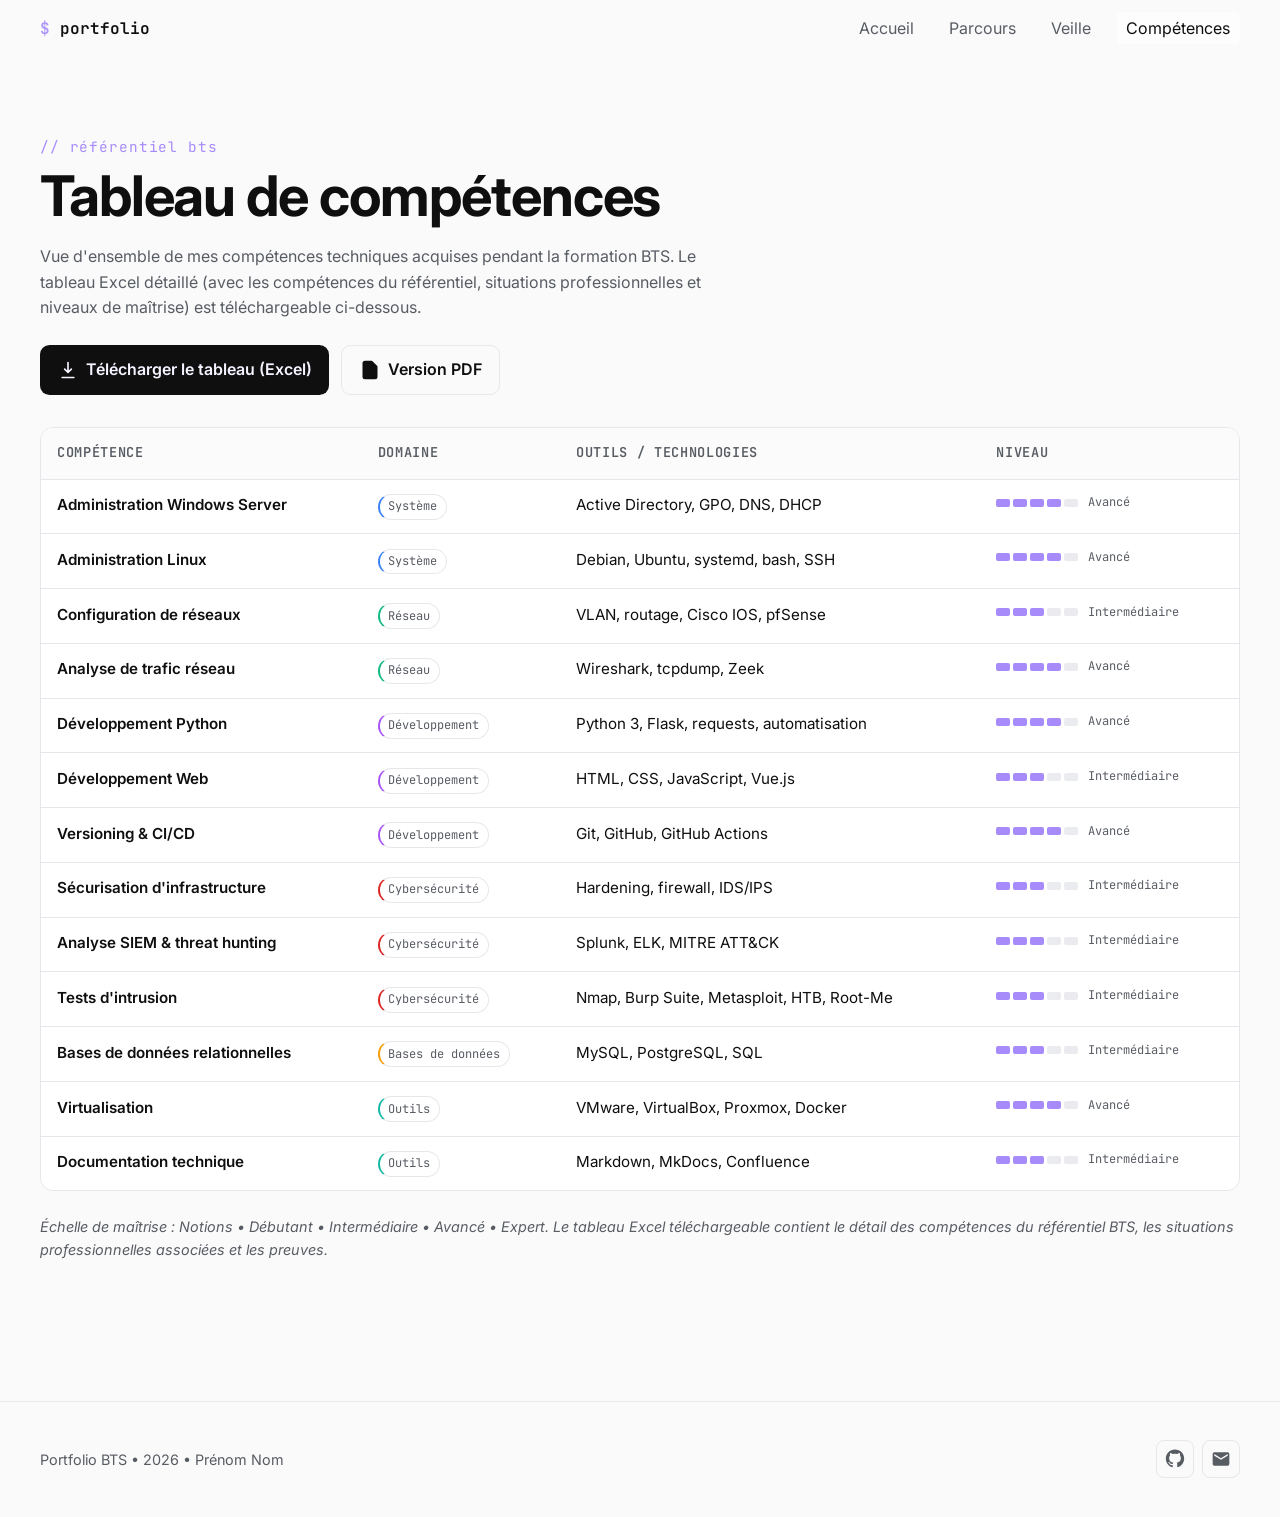
==== competences.html @ cbd456f0 "Add files via upload" ====
<!DOCTYPE html>
<html lang="fr">
<head>
  <meta charset="utf-8">
  <meta name="viewport" content="width=device-width, initial-scale=1">
  <title>Compétences – Portfolio BTS</title>
  <meta name="description" content="Tableau de compétences du BTS : systèmes, réseaux, développement, cybersécurité, bases de données.">
  <link href="https://fonts.googleapis.com/css2?family=Inter:wght@300;400;600;700&family=JetBrains+Mono:wght@400;600;700&display=swap" rel="stylesheet">
  <link rel="stylesheet" href="assets/css/style.css">
</head>
<body>
  <header class="site-header">
    <div class="container header-inner">
      <a class="brand" href="index.html">portfolio</a>
      <nav class="nav" aria-label="Navigation principale">
        <button class="nav-toggle" aria-expanded="false" aria-controls="nav-list" aria-label="Menu">☰</button>
        <ul id="nav-list" class="nav-list">
          <li><a href="index.html">Accueil</a></li>
          <li><a href="parcours.html">Parcours</a></li>
          <li><a href="veille.html">Veille</a></li>
          <li><a class="active" href="competences.html">Compétences</a></li>
        </ul>
      </nav>
    </div>
  </header>

  <main>
    <section class="section">
      <div class="container">
        <p class="kicker reveal">// référentiel BTS</p>
        <h1 class="hero-title reveal" style="font-size:clamp(1.8rem,1.6rem+1.5vw,2.6rem);">Tableau de compétences</h1>
        <p class="veille-intro reveal delay-1">
          Vue d'ensemble de mes compétences techniques acquises pendant la formation BTS.
          Le tableau Excel détaillé (avec les compétences du référentiel, situations professionnelles
          et niveaux de maîtrise) est téléchargeable ci-dessous.
        </p>

        <div class="competences-actions reveal delay-2">
          <a class="button" href="assets/files/tableau-competences.xlsx" download>
            <svg class="icon" viewBox="0 0 24 24" aria-hidden="true">
              <path d="M12 3v12m0 0l-4-4m4 4l4-4M5 21h14" stroke="currentColor" stroke-width="2" fill="none" stroke-linecap="round" stroke-linejoin="round"/>
            </svg>
            Télécharger le tableau (Excel)
          </a>
          <a class="button-outline" href="assets/files/tableau-competences.pdf" download>
            <svg class="icon" viewBox="0 0 24 24" aria-hidden="true">
              <path d="M14 2H6a2 2 0 0 0-2 2v16a2 2 0 0 0 2 2h12a2 2 0 0 0 2-2V8l-6-6z" stroke="currentColor" stroke-width="2" fill="none" stroke-linejoin="round"/>
            </svg>
            Version PDF
          </a>
        </div>

        <div class="skills-table-wrap reveal">
          <table class="skills-table" aria-label="Tableau de compétences">
            <thead>
              <tr>
                <th>Compétence</th>
                <th>Domaine</th>
                <th>Outils / technologies</th>
                <th>Niveau</th>
              </tr>
            </thead>
            <tbody>

              <tr>
                <td class="skill-name">Administration Windows Server</td>
                <td><span class="skill-cat systeme">Système</span></td>
                <td>Active Directory, GPO, DNS, DHCP</td>
                <td>
                  <div class="level-bar">
                    <span class="level-dots">
                      <span class="level-dot filled"></span><span class="level-dot filled"></span>
                      <span class="level-dot filled"></span><span class="level-dot filled"></span>
                      <span class="level-dot"></span>
                    </span>
                    <span class="level-text">Avancé</span>
                  </div>
                </td>
              </tr>

              <tr>
                <td class="skill-name">Administration Linux</td>
                <td><span class="skill-cat systeme">Système</span></td>
                <td>Debian, Ubuntu, systemd, bash, SSH</td>
                <td>
                  <div class="level-bar">
                    <span class="level-dots">
                      <span class="level-dot filled"></span><span class="level-dot filled"></span>
                      <span class="level-dot filled"></span><span class="level-dot filled"></span>
                      <span class="level-dot"></span>
                    </span>
                    <span class="level-text">Avancé</span>
                  </div>
                </td>
              </tr>

              <tr>
                <td class="skill-name">Configuration de réseaux</td>
                <td><span class="skill-cat reseau">Réseau</span></td>
                <td>VLAN, routage, Cisco IOS, pfSense</td>
                <td>
                  <div class="level-bar">
                    <span class="level-dots">
                      <span class="level-dot filled"></span><span class="level-dot filled"></span>
                      <span class="level-dot filled"></span><span class="level-dot"></span>
                      <span class="level-dot"></span>
                    </span>
                    <span class="level-text">Intermédiaire</span>
                  </div>
                </td>
              </tr>

              <tr>
                <td class="skill-name">Analyse de trafic réseau</td>
                <td><span class="skill-cat reseau">Réseau</span></td>
                <td>Wireshark, tcpdump, Zeek</td>
                <td>
                  <div class="level-bar">
                    <span class="level-dots">
                      <span class="level-dot filled"></span><span class="level-dot filled"></span>
                      <span class="level-dot filled"></span><span class="level-dot filled"></span>
                      <span class="level-dot"></span>
                    </span>
                    <span class="level-text">Avancé</span>
                  </div>
                </td>
              </tr>

              <tr>
                <td class="skill-name">Développement Python</td>
                <td><span class="skill-cat dev">Développement</span></td>
                <td>Python 3, Flask, requests, automatisation</td>
                <td>
                  <div class="level-bar">
                    <span class="level-dots">
                      <span class="level-dot filled"></span><span class="level-dot filled"></span>
                      <span class="level-dot filled"></span><span class="level-dot filled"></span>
                      <span class="level-dot"></span>
                    </span>
                    <span class="level-text">Avancé</span>
                  </div>
                </td>
              </tr>

              <tr>
                <td class="skill-name">Développement Web</td>
                <td><span class="skill-cat dev">Développement</span></td>
                <td>HTML, CSS, JavaScript, Vue.js</td>
                <td>
                  <div class="level-bar">
                    <span class="level-dots">
                      <span class="level-dot filled"></span><span class="level-dot filled"></span>
                      <span class="level-dot filled"></span><span class="level-dot"></span>
                      <span class="level-dot"></span>
                    </span>
                    <span class="level-text">Intermédiaire</span>
                  </div>
                </td>
              </tr>

              <tr>
                <td class="skill-name">Versioning &amp; CI/CD</td>
                <td><span class="skill-cat dev">Développement</span></td>
                <td>Git, GitHub, GitHub Actions</td>
                <td>
                  <div class="level-bar">
                    <span class="level-dots">
                      <span class="level-dot filled"></span><span class="level-dot filled"></span>
                      <span class="level-dot filled"></span><span class="level-dot filled"></span>
                      <span class="level-dot"></span>
                    </span>
                    <span class="level-text">Avancé</span>
                  </div>
                </td>
              </tr>

              <tr>
                <td class="skill-name">Sécurisation d'infrastructure</td>
                <td><span class="skill-cat secu">Cybersécurité</span></td>
                <td>Hardening, firewall, IDS/IPS</td>
                <td>
                  <div class="level-bar">
                    <span class="level-dots">
                      <span class="level-dot filled"></span><span class="level-dot filled"></span>
                      <span class="level-dot filled"></span><span class="level-dot"></span>
                      <span class="level-dot"></span>
                    </span>
                    <span class="level-text">Intermédiaire</span>
                  </div>
                </td>
              </tr>

              <tr>
                <td class="skill-name">Analyse SIEM &amp; threat hunting</td>
                <td><span class="skill-cat secu">Cybersécurité</span></td>
                <td>Splunk, ELK, MITRE ATT&amp;CK</td>
                <td>
                  <div class="level-bar">
                    <span class="level-dots">
                      <span class="level-dot filled"></span><span class="level-dot filled"></span>
                      <span class="level-dot filled"></span><span class="level-dot"></span>
                      <span class="level-dot"></span>
                    </span>
                    <span class="level-text">Intermédiaire</span>
                  </div>
                </td>
              </tr>

              <tr>
                <td class="skill-name">Tests d'intrusion</td>
                <td><span class="skill-cat secu">Cybersécurité</span></td>
                <td>Nmap, Burp Suite, Metasploit, HTB, Root-Me</td>
                <td>
                  <div class="level-bar">
                    <span class="level-dots">
                      <span class="level-dot filled"></span><span class="level-dot filled"></span>
                      <span class="level-dot filled"></span><span class="level-dot"></span>
                      <span class="level-dot"></span>
                    </span>
                    <span class="level-text">Intermédiaire</span>
                  </div>
                </td>
              </tr>

              <tr>
                <td class="skill-name">Bases de données relationnelles</td>
                <td><span class="skill-cat bdd">Bases de données</span></td>
                <td>MySQL, PostgreSQL, SQL</td>
                <td>
                  <div class="level-bar">
                    <span class="level-dots">
                      <span class="level-dot filled"></span><span class="level-dot filled"></span>
                      <span class="level-dot filled"></span><span class="level-dot"></span>
                      <span class="level-dot"></span>
                    </span>
                    <span class="level-text">Intermédiaire</span>
                  </div>
                </td>
              </tr>

              <tr>
                <td class="skill-name">Virtualisation</td>
                <td><span class="skill-cat outil">Outils</span></td>
                <td>VMware, VirtualBox, Proxmox, Docker</td>
                <td>
                  <div class="level-bar">
                    <span class="level-dots">
                      <span class="level-dot filled"></span><span class="level-dot filled"></span>
                      <span class="level-dot filled"></span><span class="level-dot filled"></span>
                      <span class="level-dot"></span>
                    </span>
                    <span class="level-text">Avancé</span>
                  </div>
                </td>
              </tr>

              <tr>
                <td class="skill-name">Documentation technique</td>
                <td><span class="skill-cat outil">Outils</span></td>
                <td>Markdown, MkDocs, Confluence</td>
                <td>
                  <div class="level-bar">
                    <span class="level-dots">
                      <span class="level-dot filled"></span><span class="level-dot filled"></span>
                      <span class="level-dot filled"></span><span class="level-dot"></span>
                      <span class="level-dot"></span>
                    </span>
                    <span class="level-text">Intermédiaire</span>
                  </div>
                </td>
              </tr>

            </tbody>
          </table>
        </div>

        <p style="margin-top:1.5rem; color:var(--muted); font-size:.9rem;">
          <em>Échelle de maîtrise : Notions • Débutant • Intermédiaire • Avancé • Expert.
          Le tableau Excel téléchargeable contient le détail des compétences du référentiel BTS,
          les situations professionnelles associées et les preuves.</em>
        </p>
      </div>
    </section>
  </main>

  <footer class="site-footer">
    <div class="container footer-inner">
      <p>Portfolio BTS • <span id="year"></span> • Prénom Nom</p>
      <ul class="footer-social" aria-label="Liens">
        <li>
          <a class="social-link" href="https://github.com/" target="_blank" rel="noopener noreferrer" aria-label="GitHub">
            <svg viewBox="0 0 24 24" class="icon" aria-hidden="true"><path d="M12 .5C5.73.5.99 5.24.99 11.52c0 4.86 3.16 8.98 7.55 10.43.55.1.76-.24.76-.54 0-.27-.01-1.17-.02-2.12-3.07.67-3.72-1.31-3.72-1.31-.5-1.26-1.23-1.6-1.23-1.6-.99-.68.08-.66.08-.66 1.1.08 1.68 1.13 1.68 1.13.98 1.68 2.58 1.19 3.21.9.1-.71.38-1.19.69-1.46-2.45-.28-5.02-1.22-5.02-5.43 0-1.2.43-2.18 1.13-2.95-.11-.28-.49-1.41.11-2.94 0 0 .92-.3 3.02 1.13a10.5 10.5 0 0 1 5.5 0c2.1-1.43 3.02-1.13 3.02-1.13.6 1.53.22 2.66.11 2.94.7.77 1.13 1.75 1.13 2.95 0 4.22-2.58 5.15-5.03 5.42.39.33.73.98.73 1.98 0 1.43-.01 2.58-.01 2.94 0 .3.2.64.77.53 4.38-1.45 7.54-5.56 7.54-10.42C23 5.24 18.27.5 12 .5Z"/></svg>
          </a>
        </li>
        <li>
          <a class="social-link" href="mailto:contact@example.com" aria-label="Email">
            <svg viewBox="0 0 24 24" class="icon" aria-hidden="true"><path d="M20 4H4a2 2 0 0 0-2 2v12a2 2 0 0 0 2 2h16a2 2 0 0 0 2-2V6a2 2 0 0 0-2-2Zm0 4-8 5L4 8V6l8 5 8-5v2Z"/></svg>
          </a>
        </li>
      </ul>
    </div>
  </footer>

  <script src="assets/js/main.js" defer></script>
</body>
</html>
---- assets/css/style.css ----
:root {
  --bg: #0f0f10;
  --surface: #171719;
  --surface-hover: #1e1e1e;
  --text: #e7e7e9;
  --muted: #a1a1aa;
  --border: #202025;
  --accent: #a855f7;
  --accent-contrast: #0a0a0b;
  color-scheme: dark light;
}

@media (prefers-color-scheme: light) {
  :root {
    --bg: #fafafa;
    --surface: #ffffff;
    --surface-hover: #f5f5f5;
    --text: #0f0f10;
    --muted: #585c63;
    --border: #e6e7eb;
    --accent: #a78bfa;
    --accent-contrast: #f5f3ff;
  }
}

* { box-sizing: border-box; }
html:focus-within { scroll-behavior: smooth; }

body {
  margin: 0;
  font-family: Inter, ui-sans-serif, system-ui, -apple-system, "Segoe UI", Roboto, sans-serif;
  line-height: 1.6;
  background: var(--bg);
  color: var(--text);
  -webkit-font-smoothing: antialiased;
}

img, svg { display: block; max-width: 100%; }

.container { width: min(1200px, 100% - 2rem); margin-inline: auto; }
.container.narrow { width: min(900px, 100% - 2rem); margin-inline: auto; }

.section { padding-block: clamp(2.5rem, 6vw, 5rem); }
.section-title { font-size: clamp(1.4rem, 1.2rem + 1vw, 2rem); margin: 0 0 1.5rem; }

/* Header */
.site-header {
  position: sticky;
  top: 0;
  z-index: 50;
  backdrop-filter: saturate(140%) blur(8px);
  background: color-mix(in oklab, var(--bg) 80%, transparent);
  border-bottom: 1px solid transparent;
  transition: border-bottom-color .2s ease;
}
.site-header.is-scrolled { border-bottom-color: var(--border); }
.header-inner {
  display: flex; align-items: center; justify-content: space-between; padding-block: 1rem;
}
.brand {
  color: var(--text); text-decoration: none; font-weight: 600;
  font-family: "JetBrains Mono", ui-monospace, monospace;
}
.brand::before { content: "$ "; color: var(--accent); opacity: .9; }

.nav-list { display: flex; gap: 1rem; list-style: none; padding: 0; margin: 0; }
.nav-list a { color: var(--muted); text-decoration: none; padding: .4rem .6rem; border-radius: .4rem; }
.nav-list a:hover, .nav-list a.active { color: var(--text); background: color-mix(in oklab, var(--surface) 70%, transparent); }
.nav-toggle { display: none; background: transparent; border: 1px solid var(--border); color: var(--text); padding: .4rem .6rem; border-radius: .4rem; cursor: pointer; }

@media (max-width: 720px) {
  .nav-toggle { display: inline-flex; align-items: center; justify-content: center; }
  .nav-list { position: absolute; right: 1rem; top: calc(100% + .5rem); background: var(--surface); border: 1px solid var(--border); border-radius: .6rem; padding: .5rem; display: none; flex-direction: column; min-width: 200px; }
  .nav-list.open { display: flex; }
}

/* Hero */
.hero { padding-block: clamp(3rem, 10vw, 7rem) clamp(2rem, 6vw, 4rem); position: relative; }
.hero-title { font-size: clamp(2rem, 2rem + 2vw, 3.5rem); line-height: 1.1; margin: 0 0 1rem; letter-spacing: -0.02em; }
.hero-subtitle { color: var(--muted); margin: 0 0 1.5rem; max-width: 60ch; font-size: 1.05rem; }
.hero-cta { display: flex; gap: 1rem; flex-wrap: wrap; }
.kicker {
  font-family: "JetBrains Mono", monospace;
  color: var(--accent); text-transform: lowercase; letter-spacing: .06em;
  margin: 0 0 .5rem; font-size: .9rem;
}

.button {
  background: var(--text); color: var(--accent-contrast); border: none;
  padding: .75rem 1.1rem; border-radius: .6rem; font-weight: 600;
  text-decoration: none; transition: transform .2s ease, background .2s ease;
  display: inline-flex; align-items: center; gap: .5rem;
}
.button:hover { transform: translateY(-1px); background: color-mix(in oklab, var(--text) 90%, var(--accent)); }
.button-outline {
  background: transparent; color: var(--text);
  border: 1px solid var(--border); padding: .7rem 1.1rem; border-radius: .6rem;
  font-weight: 600; text-decoration: none; display: inline-flex; align-items: center; gap: .5rem;
  transition: border-color .2s ease, background .2s ease;
}
.button-outline:hover { border-color: var(--accent); background: var(--surface-hover); }

/* About summary cards */
.summary-grid {
  display: grid; grid-template-columns: repeat(3, minmax(0,1fr)); gap: 1rem; margin-top: 1.5rem;
}
@media (max-width: 900px) { .summary-grid { grid-template-columns: 1fr; } }
.summary-card {
  background: var(--surface); border: 1px solid var(--border);
  border-radius: .8rem; padding: 1.2rem;
  transition: border-color .2s ease, transform .2s ease;
}
.summary-card:hover { border-color: color-mix(in oklab, var(--border), var(--accent)); transform: translateY(-2px); }
.summary-card h3 { margin: 0 0 .5rem; font-size: 1.05rem; }
.summary-card p { margin: 0; color: var(--muted); font-size: .95rem; }
.summary-card .icon-emoji { font-size: 1.5rem; margin-bottom: .5rem; display: block; }

/* Footer */
.site-footer { padding-block: 2rem; border-top: 1px solid var(--border); color: var(--muted); font-size: .9rem; margin-top: 3rem; }
.footer-inner { display: flex; align-items: center; justify-content: space-between; gap: 1rem; flex-wrap: wrap; }
.footer-social { list-style: none; display: flex; gap: .5rem; margin: 0; padding: 0; }
.social-link {
  width: 38px; height: 38px; display: inline-flex; align-items: center; justify-content: center;
  border: 1px solid var(--border); border-radius: .5rem; color: var(--muted);
  text-decoration: none; transition: border-color .2s ease, color .2s ease, transform .2s ease;
}
.social-link:hover { color: var(--text); border-color: var(--accent); transform: translateY(-1.5px); }
.icon { width: 20px; height: 20px; }
.icon path { fill: currentColor; }

/* === VEILLE PAGE === */
.veille-intro { color: var(--muted); max-width: 70ch; margin: 0 0 1rem; }

.filters { display: flex; gap: .5rem; flex-wrap: wrap; margin: 1.5rem 0; }
.filter-btn {
  background: transparent; color: var(--muted); border: 1px solid var(--border);
  padding: .4rem .9rem; border-radius: 999px; font-size: .85rem; cursor: pointer;
  font-family: "JetBrains Mono", monospace; transition: all .2s ease;
}
.filter-btn:hover { color: var(--text); border-color: var(--accent); }
.filter-btn.active { color: var(--accent-contrast); background: var(--accent); border-color: var(--accent); }

.news-grid { display: grid; grid-template-columns: repeat(2, minmax(0,1fr)); gap: 1.25rem; }
@media (max-width: 900px) { .news-grid { grid-template-columns: 1fr; } }

.news-card {
  background: var(--surface); border: 1px solid var(--border);
  border-radius: .8rem; padding: 1.25rem; display: flex; flex-direction: column;
  transition: border-color .2s ease, transform .2s ease;
}
.news-card:hover { border-color: color-mix(in oklab, var(--border), var(--accent)); transform: translateY(-2px); }
.news-meta { display: flex; gap: .75rem; align-items: center; margin-bottom: .5rem; flex-wrap: wrap; }
.news-date { font-family: "JetBrains Mono", monospace; font-size: .8rem; color: var(--muted); }
.news-tag {
  font-family: "JetBrains Mono", monospace; font-size: .7rem;
  text-transform: uppercase; letter-spacing: .05em;
  padding: .2rem .55rem; border-radius: 999px;
  border: 1px solid var(--border); color: var(--muted);
}
.news-tag.cve { border-left: 2px solid #dc2626; }
.news-tag.malware { border-left: 2px solid #ea580c; }
.news-tag.ransomware { border-left: 2px solid #f59e0b; }
.news-tag.apt { border-left: 2px solid #a855f7; }
.news-tag.outil { border-left: 2px solid #10b981; }
.news-tag.actualite { border-left: 2px solid #3b82f6; }

.news-card h3 { margin: 0 0 .5rem; font-size: 1.1rem; line-height: 1.35; }
.news-card p { margin: 0 0 1rem; color: var(--muted); font-size: .95rem; flex: 1; }
.news-source {
  display: inline-flex; align-items: center; gap: .35rem;
  color: var(--accent); text-decoration: none; font-size: .9rem; font-weight: 600;
  margin-top: auto;
}
.news-source:hover { text-decoration: underline; }

/* === COMPETENCES PAGE === */
.competences-actions { display: flex; gap: .75rem; flex-wrap: wrap; margin: 1.5rem 0 2rem; }

.skills-table-wrap { overflow-x: auto; border: 1px solid var(--border); border-radius: .8rem; background: var(--surface); }
.skills-table { width: 100%; border-collapse: collapse; font-size: .95rem; }
.skills-table thead { background: color-mix(in oklab, var(--bg) 70%, var(--surface)); }
.skills-table th {
  text-align: left; padding: .9rem 1rem; font-weight: 600;
  font-family: "JetBrains Mono", monospace; font-size: .85rem;
  text-transform: uppercase; letter-spacing: .05em; color: var(--muted);
  border-bottom: 1px solid var(--border);
}
.skills-table td { padding: .85rem 1rem; border-bottom: 1px solid var(--border); vertical-align: top; }
.skills-table tbody tr:last-child td { border-bottom: none; }
.skills-table tbody tr:hover { background: color-mix(in oklab, var(--surface-hover) 50%, transparent); }

.skill-name { font-weight: 600; color: var(--text); }
.skill-cat {
  display: inline-block; padding: .15rem .55rem; border-radius: 999px;
  border: 1px solid var(--border); font-family: "JetBrains Mono", monospace;
  font-size: .75rem; color: var(--muted); white-space: nowrap;
}
.skill-cat.systeme { border-left: 2px solid #3b82f6; }
.skill-cat.reseau { border-left: 2px solid #10b981; }
.skill-cat.dev { border-left: 2px solid #a855f7; }
.skill-cat.secu { border-left: 2px solid #dc2626; }
.skill-cat.bdd { border-left: 2px solid #f59e0b; }
.skill-cat.outil { border-left: 2px solid #14b8a6; }

.level-bar { display: flex; align-items: center; gap: .6rem; }
.level-dots { display: inline-flex; gap: 3px; }
.level-dot {
  width: 14px; height: 8px; border-radius: 2px;
  background: color-mix(in oklab, var(--border) 80%, transparent);
}
.level-dot.filled { background: var(--accent); }
.level-text { font-family: "JetBrains Mono", monospace; font-size: .75rem; color: var(--muted); min-width: 60px; }

@media (max-width: 700px) {
  .skills-table th, .skills-table td { padding: .65rem .6rem; font-size: .85rem; }
  .level-text { display: none; }
}

/* === PARCOURS PAGE === */
.timeline {
  position: relative;
  margin: 2rem 0 0;
  padding-left: 2rem;
  border-left: 2px solid var(--border);
}
.timeline-item {
  position: relative;
  padding: 0 0 2rem 1.5rem;
}
.timeline-item:last-child { padding-bottom: 0; }
.timeline-item::before {
  content: "";
  position: absolute;
  left: -2.55rem;
  top: .35rem;
  width: 14px; height: 14px;
  border-radius: 50%;
  background: var(--bg);
  border: 3px solid var(--accent);
  box-shadow: 0 0 0 4px color-mix(in oklab, var(--accent) 18%, transparent);
}
.timeline-item.current::before {
  background: var(--accent);
  animation: pulse 2.4s ease-in-out infinite;
}
@keyframes pulse {
  0%, 100% { box-shadow: 0 0 0 4px color-mix(in oklab, var(--accent) 18%, transparent); }
  50%      { box-shadow: 0 0 0 9px color-mix(in oklab, var(--accent) 8%, transparent); }
}
.timeline-date {
  font-family: "JetBrains Mono", monospace;
  font-size: .8rem;
  color: var(--accent);
  text-transform: uppercase;
  letter-spacing: .05em;
  margin: 0 0 .35rem;
}
.timeline-title { margin: 0 0 .25rem; font-size: 1.15rem; }
.timeline-place { color: var(--muted); font-size: .9rem; margin: 0 0 .65rem; font-style: italic; }
.timeline-desc { margin: 0 0 .65rem; color: var(--text); font-size: .95rem; line-height: 1.6; }
.timeline-tags { display: flex; flex-wrap: wrap; gap: .4rem; list-style: none; padding: 0; margin: .5rem 0 0; }
.timeline-tags li {
  font-family: "JetBrains Mono", monospace;
  font-size: .72rem;
  border: 1px solid var(--border);
  color: var(--muted);
  padding: .2rem .55rem;
  border-radius: 999px;
}

.parcours-tabs {
  display: flex; gap: .5rem; flex-wrap: wrap; margin: 1.5rem 0;
  border-bottom: 1px solid var(--border);
}
.tab-btn {
  background: transparent; color: var(--muted); border: none;
  padding: .65rem 1rem; cursor: pointer;
  font-family: "JetBrains Mono", monospace; font-size: .85rem;
  border-bottom: 2px solid transparent; margin-bottom: -1px;
  transition: color .2s ease, border-color .2s ease;
}
.tab-btn:hover { color: var(--text); }
.tab-btn.active { color: var(--accent); border-bottom-color: var(--accent); }

.tab-panel { display: none; }
.tab-panel.active { display: block; animation: fadeIn .3s ease; }
@keyframes fadeIn { from { opacity: 0; transform: translateY(6px); } to { opacity: 1; transform: none; } }

/* Reveal animations */
.reveal { opacity: 0; transform: translateY(12px); will-change: transform, opacity; }
.reveal.in-view { opacity: 1; transform: translateY(0); transition: transform .6s cubic-bezier(.22,1,.36,1), opacity .6s ease; }
.delay-1 { transition-delay: .08s; }
.delay-2 { transition-delay: .16s; }

@media (prefers-reduced-motion: reduce) {
  html:focus-within { scroll-behavior: auto; }
  .reveal, .reveal.in-view { opacity: 1; transform: none; transition: none; }
}
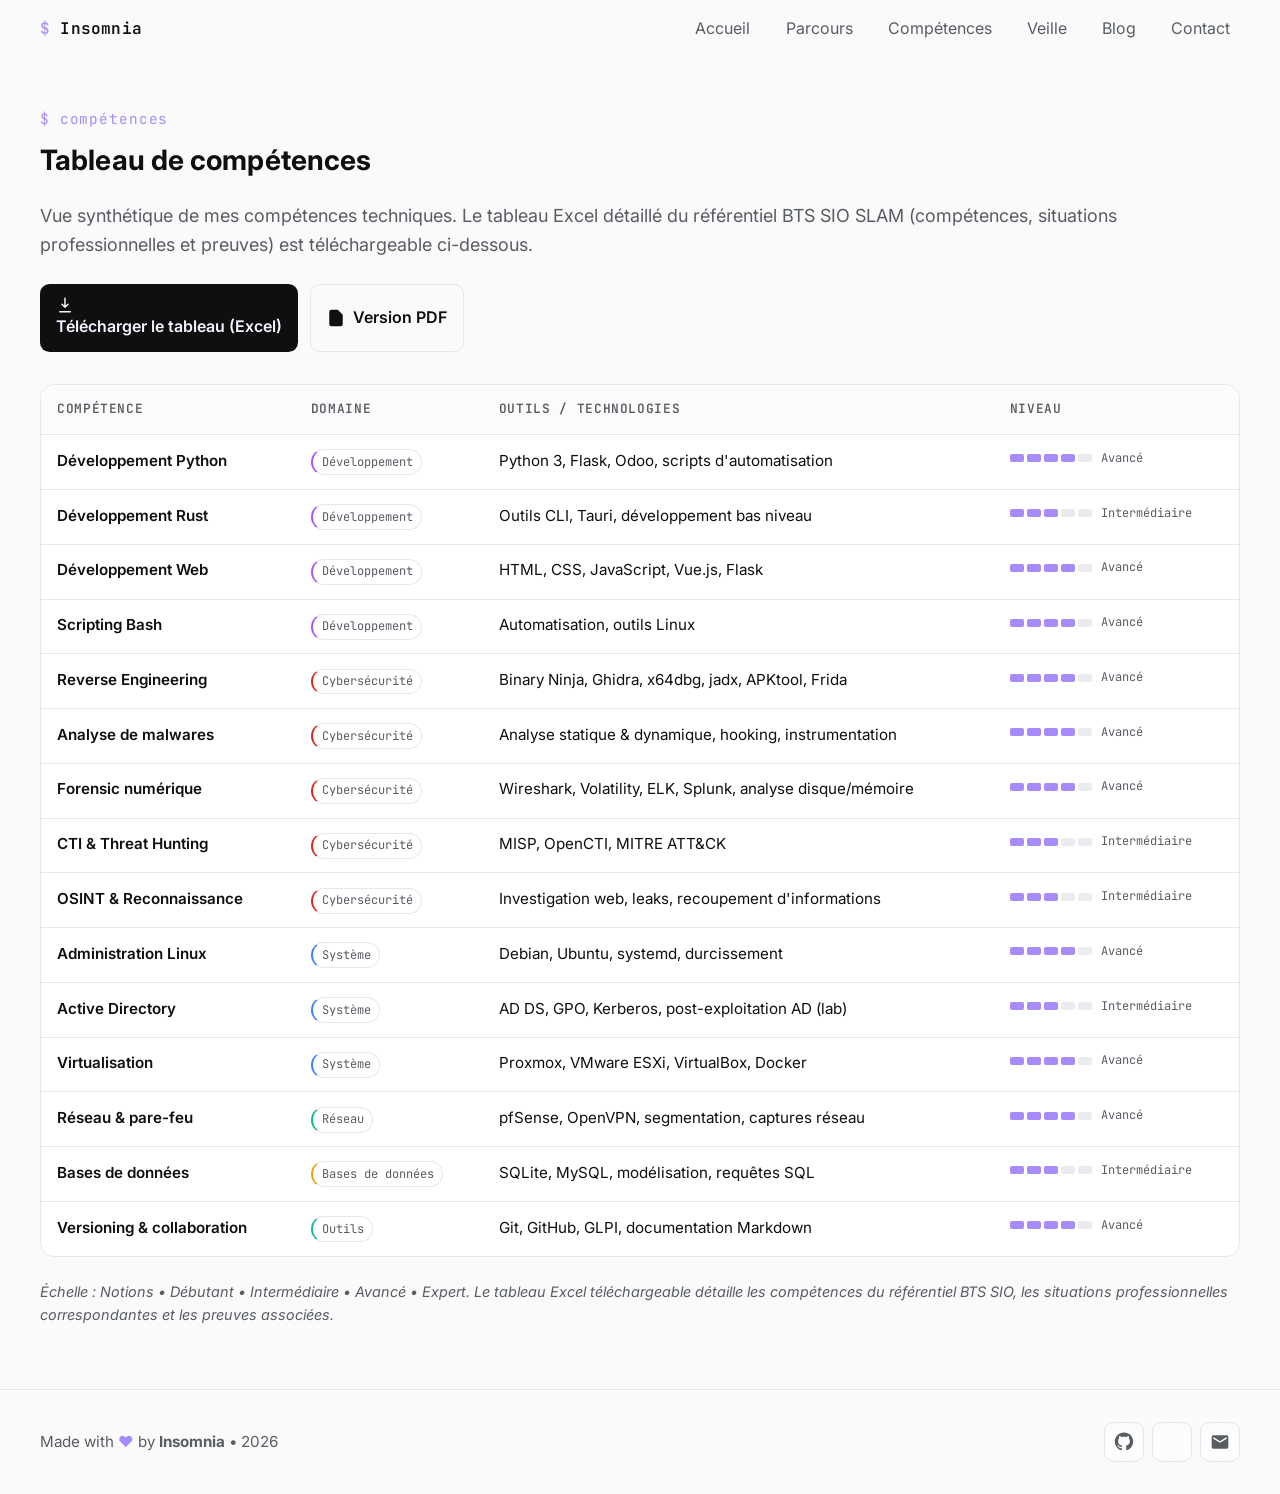
==== commit 50be9ef8: "feat: refonte FR + veille RSS automatisée - Refonte complète du portfolio basée sur 0xinsomnia.me, e" ====
--- a/competences.html
+++ b/competences.html
@@ -3,301 +3,192 @@
 <head>
   <meta charset="utf-8">
   <meta name="viewport" content="width=device-width, initial-scale=1">
-  <title>Compétences – Portfolio BTS</title>
-  <meta name="description" content="Tableau de compétences du BTS : systèmes, réseaux, développement, cybersécurité, bases de données.">
+  <title>Compétences – Louis PERROUX</title>
+  <meta name="description" content="Tableau de compétences BTS SIO SLAM : développement, cybersécurité, systèmes, réseaux, bases de données.">
+  <link rel="icon" href="assets/favicon.svg" type="image/svg+xml">
   <link href="https://fonts.googleapis.com/css2?family=Inter:wght@300;400;600;700&family=JetBrains+Mono:wght@400;600;700&display=swap" rel="stylesheet">
   <link rel="stylesheet" href="assets/css/style.css">
 </head>
 <body>
   <header class="site-header">
     <div class="container header-inner">
-      <a class="brand" href="index.html">portfolio</a>
+      <a class="brand" href="index.html" aria-label="Accueil">Insomnia</a>
       <nav class="nav" aria-label="Navigation principale">
         <button class="nav-toggle" aria-expanded="false" aria-controls="nav-list" aria-label="Menu">☰</button>
         <ul id="nav-list" class="nav-list">
           <li><a href="index.html">Accueil</a></li>
           <li><a href="parcours.html">Parcours</a></li>
+          <li><a href="competences.html">Compétences</a></li>
           <li><a href="veille.html">Veille</a></li>
-          <li><a class="active" href="competences.html">Compétences</a></li>
+          <li><a href="blog.html">Blog</a></li>
+          <li><a href="mailto:insomnia@0xinsomnia.me">Contact</a></li>
         </ul>
       </nav>
     </div>
   </header>
 
-  <main>
-    <section class="section">
-      <div class="container">
-        <p class="kicker reveal">// référentiel BTS</p>
-        <h1 class="hero-title reveal" style="font-size:clamp(1.8rem,1.6rem+1.5vw,2.6rem);">Tableau de compétences</h1>
-        <p class="veille-intro reveal delay-1">
-          Vue d'ensemble de mes compétences techniques acquises pendant la formation BTS.
-          Le tableau Excel détaillé (avec les compétences du référentiel, situations professionnelles
-          et niveaux de maîtrise) est téléchargeable ci-dessous.
-        </p>
+  <main id="content" class="section">
+    <div class="container">
+      <p class="kicker">$ compétences</p>
+      <h1 class="section-title">Tableau de compétences</h1>
+      <p class="lead">Vue synthétique de mes compétences techniques. Le tableau Excel détaillé du référentiel BTS SIO SLAM (compétences, situations professionnelles et preuves) est téléchargeable ci-dessous.</p>
 
-        <div class="competences-actions reveal delay-2">
-          <a class="button" href="assets/files/tableau-competences.xlsx" download>
-            <svg class="icon" viewBox="0 0 24 24" aria-hidden="true">
-              <path d="M12 3v12m0 0l-4-4m4 4l4-4M5 21h14" stroke="currentColor" stroke-width="2" fill="none" stroke-linecap="round" stroke-linejoin="round"/>
-            </svg>
-            Télécharger le tableau (Excel)
-          </a>
-          <a class="button-outline" href="assets/files/tableau-competences.pdf" download>
-            <svg class="icon" viewBox="0 0 24 24" aria-hidden="true">
-              <path d="M14 2H6a2 2 0 0 0-2 2v16a2 2 0 0 0 2 2h12a2 2 0 0 0 2-2V8l-6-6z" stroke="currentColor" stroke-width="2" fill="none" stroke-linejoin="round"/>
-            </svg>
-            Version PDF
-          </a>
-        </div>
+      <div class="competences-actions">
+        <a class="button" href="assets/files/tableau-competences.xlsx" download>
+          <svg class="icon" viewBox="0 0 24 24" aria-hidden="true">
+            <path d="M12 3v12m0 0l-4-4m4 4l4-4M5 21h14" stroke="currentColor" stroke-width="2" fill="none" stroke-linecap="round" stroke-linejoin="round"/>
+          </svg>
+          Télécharger le tableau (Excel)
+        </a>
+        <a class="button-outline" href="assets/files/tableau-competences.pdf" download>
+          <svg class="icon" viewBox="0 0 24 24" aria-hidden="true">
+            <path d="M14 2H6a2 2 0 0 0-2 2v16a2 2 0 0 0 2 2h12a2 2 0 0 0 2-2V8l-6-6z" stroke="currentColor" stroke-width="2" fill="none" stroke-linejoin="round"/>
+          </svg>
+          Version PDF
+        </a>
+      </div>
 
-        <div class="skills-table-wrap reveal">
-          <table class="skills-table" aria-label="Tableau de compétences">
-            <thead>
-              <tr>
-                <th>Compétence</th>
-                <th>Domaine</th>
-                <th>Outils / technologies</th>
-                <th>Niveau</th>
-              </tr>
-            </thead>
-            <tbody>
+      <div class="skills-table-wrap reveal">
+        <table class="skills-table" aria-label="Tableau de compétences">
+          <thead>
+            <tr>
+              <th>Compétence</th>
+              <th>Domaine</th>
+              <th>Outils / technologies</th>
+              <th>Niveau</th>
+            </tr>
+          </thead>
+          <tbody>
 
-              <tr>
-                <td class="skill-name">Administration Windows Server</td>
-                <td><span class="skill-cat systeme">Système</span></td>
-                <td>Active Directory, GPO, DNS, DHCP</td>
-                <td>
-                  <div class="level-bar">
-                    <span class="level-dots">
-                      <span class="level-dot filled"></span><span class="level-dot filled"></span>
-                      <span class="level-dot filled"></span><span class="level-dot filled"></span>
-                      <span class="level-dot"></span>
-                    </span>
-                    <span class="level-text">Avancé</span>
-                  </div>
-                </td>
-              </tr>
+            <tr>
+              <td class="skill-name">Développement Python</td>
+              <td><span class="skill-cat dev">Développement</span></td>
+              <td>Python 3, Flask, Odoo, scripts d'automatisation</td>
+              <td><div class="level-bar"><span class="level-dots"><span class="level-dot filled"></span><span class="level-dot filled"></span><span class="level-dot filled"></span><span class="level-dot filled"></span><span class="level-dot"></span></span><span class="level-text">Avancé</span></div></td>
+            </tr>
 
-              <tr>
-                <td class="skill-name">Administration Linux</td>
-                <td><span class="skill-cat systeme">Système</span></td>
-                <td>Debian, Ubuntu, systemd, bash, SSH</td>
-                <td>
-                  <div class="level-bar">
-                    <span class="level-dots">
-                      <span class="level-dot filled"></span><span class="level-dot filled"></span>
-                      <span class="level-dot filled"></span><span class="level-dot filled"></span>
-                      <span class="level-dot"></span>
-                    </span>
-                    <span class="level-text">Avancé</span>
-                  </div>
-                </td>
-              </tr>
+            <tr>
+              <td class="skill-name">Développement Rust</td>
+              <td><span class="skill-cat dev">Développement</span></td>
+              <td>Outils CLI, Tauri, développement bas niveau</td>
+              <td><div class="level-bar"><span class="level-dots"><span class="level-dot filled"></span><span class="level-dot filled"></span><span class="level-dot filled"></span><span class="level-dot"></span><span class="level-dot"></span></span><span class="level-text">Intermédiaire</span></div></td>
+            </tr>
 
-              <tr>
-                <td class="skill-name">Configuration de réseaux</td>
-                <td><span class="skill-cat reseau">Réseau</span></td>
-                <td>VLAN, routage, Cisco IOS, pfSense</td>
-                <td>
-                  <div class="level-bar">
-                    <span class="level-dots">
-                      <span class="level-dot filled"></span><span class="level-dot filled"></span>
-                      <span class="level-dot filled"></span><span class="level-dot"></span>
-                      <span class="level-dot"></span>
-                    </span>
-                    <span class="level-text">Intermédiaire</span>
-                  </div>
-                </td>
-              </tr>
+            <tr>
+              <td class="skill-name">Développement Web</td>
+              <td><span class="skill-cat dev">Développement</span></td>
+              <td>HTML, CSS, JavaScript, Vue.js, Flask</td>
+              <td><div class="level-bar"><span class="level-dots"><span class="level-dot filled"></span><span class="level-dot filled"></span><span class="level-dot filled"></span><span class="level-dot filled"></span><span class="level-dot"></span></span><span class="level-text">Avancé</span></div></td>
+            </tr>
 
-              <tr>
-                <td class="skill-name">Analyse de trafic réseau</td>
-                <td><span class="skill-cat reseau">Réseau</span></td>
-                <td>Wireshark, tcpdump, Zeek</td>
-                <td>
-                  <div class="level-bar">
-                    <span class="level-dots">
-                      <span class="level-dot filled"></span><span class="level-dot filled"></span>
-                      <span class="level-dot filled"></span><span class="level-dot filled"></span>
-                      <span class="level-dot"></span>
-                    </span>
-                    <span class="level-text">Avancé</span>
-                  </div>
-                </td>
-              </tr>
+            <tr>
+              <td class="skill-name">Scripting Bash</td>
+              <td><span class="skill-cat dev">Développement</span></td>
+              <td>Automatisation, outils Linux</td>
+              <td><div class="level-bar"><span class="level-dots"><span class="level-dot filled"></span><span class="level-dot filled"></span><span class="level-dot filled"></span><span class="level-dot filled"></span><span class="level-dot"></span></span><span class="level-text">Avancé</span></div></td>
+            </tr>
 
-              <tr>
-                <td class="skill-name">Développement Python</td>
-                <td><span class="skill-cat dev">Développement</span></td>
-                <td>Python 3, Flask, requests, automatisation</td>
-                <td>
-                  <div class="level-bar">
-                    <span class="level-dots">
-                      <span class="level-dot filled"></span><span class="level-dot filled"></span>
-                      <span class="level-dot filled"></span><span class="level-dot filled"></span>
-                      <span class="level-dot"></span>
-                    </span>
-                    <span class="level-text">Avancé</span>
-                  </div>
-                </td>
-              </tr>
+            <tr>
+              <td class="skill-name">Reverse Engineering</td>
+              <td><span class="skill-cat secu">Cybersécurité</span></td>
+              <td>Binary Ninja, Ghidra, x64dbg, jadx, APKtool, Frida</td>
+              <td><div class="level-bar"><span class="level-dots"><span class="level-dot filled"></span><span class="level-dot filled"></span><span class="level-dot filled"></span><span class="level-dot filled"></span><span class="level-dot"></span></span><span class="level-text">Avancé</span></div></td>
+            </tr>
 
-              <tr>
-                <td class="skill-name">Développement Web</td>
-                <td><span class="skill-cat dev">Développement</span></td>
-                <td>HTML, CSS, JavaScript, Vue.js</td>
-                <td>
-                  <div class="level-bar">
-                    <span class="level-dots">
-                      <span class="level-dot filled"></span><span class="level-dot filled"></span>
-                      <span class="level-dot filled"></span><span class="level-dot"></span>
-                      <span class="level-dot"></span>
-                    </span>
-                    <span class="level-text">Intermédiaire</span>
-                  </div>
-                </td>
-              </tr>
+            <tr>
+              <td class="skill-name">Analyse de malwares</td>
+              <td><span class="skill-cat secu">Cybersécurité</span></td>
+              <td>Analyse statique &amp; dynamique, hooking, instrumentation</td>
+              <td><div class="level-bar"><span class="level-dots"><span class="level-dot filled"></span><span class="level-dot filled"></span><span class="level-dot filled"></span><span class="level-dot filled"></span><span class="level-dot"></span></span><span class="level-text">Avancé</span></div></td>
+            </tr>
 
-              <tr>
-                <td class="skill-name">Versioning &amp; CI/CD</td>
-                <td><span class="skill-cat dev">Développement</span></td>
-                <td>Git, GitHub, GitHub Actions</td>
-                <td>
-                  <div class="level-bar">
-                    <span class="level-dots">
-                      <span class="level-dot filled"></span><span class="level-dot filled"></span>
-                      <span class="level-dot filled"></span><span class="level-dot filled"></span>
-                      <span class="level-dot"></span>
-                    </span>
-                    <span class="level-text">Avancé</span>
-                  </div>
-                </td>
-              </tr>
+            <tr>
+              <td class="skill-name">Forensic numérique</td>
+              <td><span class="skill-cat secu">Cybersécurité</span></td>
+              <td>Wireshark, Volatility, ELK, Splunk, analyse disque/mémoire</td>
+              <td><div class="level-bar"><span class="level-dots"><span class="level-dot filled"></span><span class="level-dot filled"></span><span class="level-dot filled"></span><span class="level-dot filled"></span><span class="level-dot"></span></span><span class="level-text">Avancé</span></div></td>
+            </tr>
 
-              <tr>
-                <td class="skill-name">Sécurisation d'infrastructure</td>
-                <td><span class="skill-cat secu">Cybersécurité</span></td>
-                <td>Hardening, firewall, IDS/IPS</td>
-                <td>
-                  <div class="level-bar">
-                    <span class="level-dots">
-                      <span class="level-dot filled"></span><span class="level-dot filled"></span>
-                      <span class="level-dot filled"></span><span class="level-dot"></span>
-                      <span class="level-dot"></span>
-                    </span>
-                    <span class="level-text">Intermédiaire</span>
-                  </div>
-                </td>
-              </tr>
+            <tr>
+              <td class="skill-name">CTI &amp; Threat Hunting</td>
+              <td><span class="skill-cat secu">Cybersécurité</span></td>
+              <td>MISP, OpenCTI, MITRE ATT&amp;CK</td>
+              <td><div class="level-bar"><span class="level-dots"><span class="level-dot filled"></span><span class="level-dot filled"></span><span class="level-dot filled"></span><span class="level-dot"></span><span class="level-dot"></span></span><span class="level-text">Intermédiaire</span></div></td>
+            </tr>
 
-              <tr>
-                <td class="skill-name">Analyse SIEM &amp; threat hunting</td>
-                <td><span class="skill-cat secu">Cybersécurité</span></td>
-                <td>Splunk, ELK, MITRE ATT&amp;CK</td>
-                <td>
-                  <div class="level-bar">
-                    <span class="level-dots">
-                      <span class="level-dot filled"></span><span class="level-dot filled"></span>
-                      <span class="level-dot filled"></span><span class="level-dot"></span>
-                      <span class="level-dot"></span>
-                    </span>
-                    <span class="level-text">Intermédiaire</span>
-                  </div>
-                </td>
-              </tr>
+            <tr>
+              <td class="skill-name">OSINT &amp; Reconnaissance</td>
+              <td><span class="skill-cat secu">Cybersécurité</span></td>
+              <td>Investigation web, leaks, recoupement d'informations</td>
+              <td><div class="level-bar"><span class="level-dots"><span class="level-dot filled"></span><span class="level-dot filled"></span><span class="level-dot filled"></span><span class="level-dot"></span><span class="level-dot"></span></span><span class="level-text">Intermédiaire</span></div></td>
+            </tr>
 
-              <tr>
-                <td class="skill-name">Tests d'intrusion</td>
-                <td><span class="skill-cat secu">Cybersécurité</span></td>
-                <td>Nmap, Burp Suite, Metasploit, HTB, Root-Me</td>
-                <td>
-                  <div class="level-bar">
-                    <span class="level-dots">
-                      <span class="level-dot filled"></span><span class="level-dot filled"></span>
-                      <span class="level-dot filled"></span><span class="level-dot"></span>
-                      <span class="level-dot"></span>
-                    </span>
-                    <span class="level-text">Intermédiaire</span>
-                  </div>
-                </td>
-              </tr>
+            <tr>
+              <td class="skill-name">Administration Linux</td>
+              <td><span class="skill-cat systeme">Système</span></td>
+              <td>Debian, Ubuntu, systemd, durcissement</td>
+              <td><div class="level-bar"><span class="level-dots"><span class="level-dot filled"></span><span class="level-dot filled"></span><span class="level-dot filled"></span><span class="level-dot filled"></span><span class="level-dot"></span></span><span class="level-text">Avancé</span></div></td>
+            </tr>
 
-              <tr>
-                <td class="skill-name">Bases de données relationnelles</td>
-                <td><span class="skill-cat bdd">Bases de données</span></td>
-                <td>MySQL, PostgreSQL, SQL</td>
-                <td>
-                  <div class="level-bar">
-                    <span class="level-dots">
-                      <span class="level-dot filled"></span><span class="level-dot filled"></span>
-                      <span class="level-dot filled"></span><span class="level-dot"></span>
-                      <span class="level-dot"></span>
-                    </span>
-                    <span class="level-text">Intermédiaire</span>
-                  </div>
-                </td>
-              </tr>
+            <tr>
+              <td class="skill-name">Active Directory</td>
+              <td><span class="skill-cat systeme">Système</span></td>
+              <td>AD DS, GPO, Kerberos, post-exploitation AD (lab)</td>
+              <td><div class="level-bar"><span class="level-dots"><span class="level-dot filled"></span><span class="level-dot filled"></span><span class="level-dot filled"></span><span class="level-dot"></span><span class="level-dot"></span></span><span class="level-text">Intermédiaire</span></div></td>
+            </tr>
 
-              <tr>
-                <td class="skill-name">Virtualisation</td>
-                <td><span class="skill-cat outil">Outils</span></td>
-                <td>VMware, VirtualBox, Proxmox, Docker</td>
-                <td>
-                  <div class="level-bar">
-                    <span class="level-dots">
-                      <span class="level-dot filled"></span><span class="level-dot filled"></span>
-                      <span class="level-dot filled"></span><span class="level-dot filled"></span>
-                      <span class="level-dot"></span>
-                    </span>
-                    <span class="level-text">Avancé</span>
-                  </div>
-                </td>
-              </tr>
+            <tr>
+              <td class="skill-name">Virtualisation</td>
+              <td><span class="skill-cat systeme">Système</span></td>
+              <td>Proxmox, VMware ESXi, VirtualBox, Docker</td>
+              <td><div class="level-bar"><span class="level-dots"><span class="level-dot filled"></span><span class="level-dot filled"></span><span class="level-dot filled"></span><span class="level-dot filled"></span><span class="level-dot"></span></span><span class="level-text">Avancé</span></div></td>
+            </tr>
 
-              <tr>
-                <td class="skill-name">Documentation technique</td>
-                <td><span class="skill-cat outil">Outils</span></td>
-                <td>Markdown, MkDocs, Confluence</td>
-                <td>
-                  <div class="level-bar">
-                    <span class="level-dots">
-                      <span class="level-dot filled"></span><span class="level-dot filled"></span>
-                      <span class="level-dot filled"></span><span class="level-dot"></span>
-                      <span class="level-dot"></span>
-                    </span>
-                    <span class="level-text">Intermédiaire</span>
-                  </div>
-                </td>
-              </tr>
+            <tr>
+              <td class="skill-name">Réseau &amp; pare-feu</td>
+              <td><span class="skill-cat reseau">Réseau</span></td>
+              <td>pfSense, OpenVPN, segmentation, captures réseau</td>
+              <td><div class="level-bar"><span class="level-dots"><span class="level-dot filled"></span><span class="level-dot filled"></span><span class="level-dot filled"></span><span class="level-dot filled"></span><span class="level-dot"></span></span><span class="level-text">Avancé</span></div></td>
+            </tr>
 
-            </tbody>
-          </table>
-        </div>
+            <tr>
+              <td class="skill-name">Bases de données</td>
+              <td><span class="skill-cat bdd">Bases de données</span></td>
+              <td>SQLite, MySQL, modélisation, requêtes SQL</td>
+              <td><div class="level-bar"><span class="level-dots"><span class="level-dot filled"></span><span class="level-dot filled"></span><span class="level-dot filled"></span><span class="level-dot"></span><span class="level-dot"></span></span><span class="level-text">Intermédiaire</span></div></td>
+            </tr>
 
-        <p style="margin-top:1.5rem; color:var(--muted); font-size:.9rem;">
-          <em>Échelle de maîtrise : Notions • Débutant • Intermédiaire • Avancé • Expert.
-          Le tableau Excel téléchargeable contient le détail des compétences du référentiel BTS,
-          les situations professionnelles associées et les preuves.</em>
-        </p>
+            <tr>
+              <td class="skill-name">Versioning &amp; collaboration</td>
+              <td><span class="skill-cat outil">Outils</span></td>
+              <td>Git, GitHub, GLPI, documentation Markdown</td>
+              <td><div class="level-bar"><span class="level-dots"><span class="level-dot filled"></span><span class="level-dot filled"></span><span class="level-dot filled"></span><span class="level-dot filled"></span><span class="level-dot"></span></span><span class="level-text">Avancé</span></div></td>
+            </tr>
+
+          </tbody>
+        </table>
       </div>
-    </section>
+
+      <p style="margin-top:1.5rem; color:var(--muted); font-size:.9rem;">
+        <em>Échelle : Notions • Débutant • Intermédiaire • Avancé • Expert.
+        Le tableau Excel téléchargeable détaille les compétences du référentiel BTS SIO,
+        les situations professionnelles correspondantes et les preuves associées.</em>
+      </p>
+    </div>
   </main>
 
   <footer class="site-footer">
     <div class="container footer-inner">
-      <p>Portfolio BTS • <span id="year"></span> • Prénom Nom</p>
-      <ul class="footer-social" aria-label="Liens">
-        <li>
-          <a class="social-link" href="https://github.com/" target="_blank" rel="noopener noreferrer" aria-label="GitHub">
-            <svg viewBox="0 0 24 24" class="icon" aria-hidden="true"><path d="M12 .5C5.73.5.99 5.24.99 11.52c0 4.86 3.16 8.98 7.55 10.43.55.1.76-.24.76-.54 0-.27-.01-1.17-.02-2.12-3.07.67-3.72-1.31-3.72-1.31-.5-1.26-1.23-1.6-1.23-1.6-.99-.68.08-.66.08-.66 1.1.08 1.68 1.13 1.68 1.13.98 1.68 2.58 1.19 3.21.9.1-.71.38-1.19.69-1.46-2.45-.28-5.02-1.22-5.02-5.43 0-1.2.43-2.18 1.13-2.95-.11-.28-.49-1.41.11-2.94 0 0 .92-.3 3.02 1.13a10.5 10.5 0 0 1 5.5 0c2.1-1.43 3.02-1.13 3.02-1.13.6 1.53.22 2.66.11 2.94.7.77 1.13 1.75 1.13 2.95 0 4.22-2.58 5.15-5.03 5.42.39.33.73.98.73 1.98 0 1.43-.01 2.58-.01 2.94 0 .3.2.64.77.53 4.38-1.45 7.54-5.56 7.54-10.42C23 5.24 18.27.5 12 .5Z"/></svg>
-          </a>
-        </li>
-        <li>
-          <a class="social-link" href="mailto:contact@example.com" aria-label="Email">
-            <svg viewBox="0 0 24 24" class="icon" aria-hidden="true"><path d="M20 4H4a2 2 0 0 0-2 2v12a2 2 0 0 0 2 2h16a2 2 0 0 0 2-2V6a2 2 0 0 0-2-2Zm0 4-8 5L4 8V6l8 5 8-5v2Z"/></svg>
-          </a>
-        </li>
-      </ul>
+      <div class="footer-left">
+        <p class="footer-note">Made with <span class="heart" aria-hidden="true">❤️</span> by <strong>Insomnia</strong> • <span id="year"></span></p>
+      </div>
+      <div class="footer-right">
+        <ul class="footer-social">
+          <li><a class="social-link" href="https://github.com/nowzee" target="_blank" rel="noopener" aria-label="GitHub"><svg viewBox="0 0 24 24" class="icon"><path fill="currentColor" d="M12 .5C5.73.5.99 5.24.99 11.52c0 4.86 3.16 8.98 7.55 10.43.55.1.76-.24.76-.54 0-.27-.01-1.17-.02-2.12-3.07.67-3.72-1.31-3.72-1.31-.5-1.26-1.23-1.6-1.23-1.6-.99-.68.08-.66.08-.66 1.1.08 1.68 1.13 1.68 1.13.98 1.68 2.58 1.19 3.21.9.1-.71.38-1.19.69-1.46-2.45-.28-5.02-1.22-5.02-5.43 0-1.2.43-2.18 1.13-2.95-.11-.28-.49-1.41.11-2.94 0 0 .92-.3 3.02 1.13a10.5 10.5 0 0 1 5.5 0c2.1-1.43 3.02-1.13 3.02-1.13.6 1.53.22 2.66.11 2.94.7.77 1.13 1.75 1.13 2.95 0 4.22-2.58 5.15-5.03 5.42.39.33.73.98.73 1.98 0 1.43-.01 2.58-.01 2.94 0 .3.2.64.77.53 4.38-1.45 7.54-5.56 7.54-10.42C23 5.24 18.27.5 12 .5Z"/></svg></a></li>
+          <li><a class="social-link" href="https://www.root-me.org/Open-860163" target="_blank" rel="noopener" aria-label="Root-Me"><img src="assets/img/rootme.svg" alt="rootme" width="24" height="24"></a></li>
+          <li><a class="social-link" href="mailto:insomnia@0xinsomnia.me" aria-label="Email"><svg viewBox="0 0 24 24" class="icon"><path fill="currentColor" d="M20 4H4a2 2 0 0 0-2 2v12a2 2 0 0 0 2 2h16a2 2 0 0 0 2-2V6a2 2 0 0 0-2-2Zm0 4-8 5L4 8V6l8 5 8-5v2Z"/></svg></a></li>
+        </ul>
+      </div>
     </div>
   </footer>
 
--- a/assets/css/style.css
+++ b/assets/css/style.css
@@ -5,7 +5,7 @@
   --text: #e7e7e9;
   --muted: #a1a1aa;
   --border: #202025;
-  --accent: #a855f7;
+  --accent: #a855f7; /* violet */
   --accent-contrast: #0a0a0b;
   color-scheme: dark light;
 }
@@ -14,123 +14,1057 @@
   :root {
     --bg: #fafafa;
     --surface: #ffffff;
-    --surface-hover: #f5f5f5;
+      --surface-hover: #f5f5f5;
     --text: #0f0f10;
     --muted: #585c63;
     --border: #e6e7eb;
-    --accent: #a78bfa;
+    --accent: #a78bfa; /* violet in light mode */
     --accent-contrast: #f5f3ff;
   }
 }
 
 * { box-sizing: border-box; }
+
 html:focus-within { scroll-behavior: smooth; }
 
 body {
   margin: 0;
-  font-family: Inter, ui-sans-serif, system-ui, -apple-system, "Segoe UI", Roboto, sans-serif;
+  font-family: Inter, ui-sans-serif, system-ui, -apple-system, Segoe UI, Roboto, Helvetica, Arial, "Apple Color Emoji", "Segoe UI Emoji";
   line-height: 1.6;
   background: var(--bg);
   color: var(--text);
   -webkit-font-smoothing: antialiased;
-}
-
-img, svg { display: block; max-width: 100%; }
-
-.container { width: min(1200px, 100% - 2rem); margin-inline: auto; }
-.container.narrow { width: min(900px, 100% - 2rem); margin-inline: auto; }
-
-.section { padding-block: clamp(2.5rem, 6vw, 5rem); }
-.section-title { font-size: clamp(1.4rem, 1.2rem + 1vw, 2rem); margin: 0 0 1.5rem; }
-
-/* Header */
+  -moz-osx-font-smoothing: grayscale;
+}
+
+img, svg, video { display: block; max-width: 100%; }
+
+.skip-link {
+  position: absolute;
+  left: -9999px;
+  top: auto;
+  width: 1px;
+  height: 1px;
+  overflow: hidden;
+}
+.skip-link:focus {
+  position: fixed;
+  left: 1rem;
+  top: 1rem;
+  width: auto;
+  height: auto;
+  padding: .5rem .75rem;
+  background: var(--surface);
+  border: 1px solid var(--border);
+  border-radius: .5rem;
+  z-index: 1000;
+}
+
+.container {
+  width: min(1200px, 100% - 1rem);
+  margin-inline: auto;
+}
+.container.narrow { width: min(1100px, 100% - 2rem); }
+
+.section { padding-block: clamp(3rem, 8vw, 0rem); display: flex; }
+.section-title { font-size: clamp(1.25rem, 1.2rem + 1vw, 1.75rem); margin: 0 0 1.25rem; letter-spacing: .1px; }
+.lead { font-size: 1.125rem; color: var(--muted); }
+
 .site-header {
   position: sticky;
   top: 0;
   z-index: 50;
   backdrop-filter: saturate(140%) blur(8px);
   background: color-mix(in oklab, var(--bg) 80%, transparent);
-  border-bottom: 1px solid transparent;
+  border-bottom: 0px solid var(--border);
+    border-bottom: 1px solid transparent;
   transition: border-bottom-color .2s ease;
-}
-.site-header.is-scrolled { border-bottom-color: var(--border); }
+
+}
+
+.site-header.is-scrolled {
+    transition: border-bottom-color .4s ease;
+  border-bottom-color: var(--border);
+}
+
+
+
 .header-inner {
   display: flex; align-items: center; justify-content: space-between; padding-block: 1rem;
 }
+
+.nav { margin-left: auto; }
+
+
 .brand {
-  color: var(--text); text-decoration: none; font-weight: 600;
-  font-family: "JetBrains Mono", ui-monospace, monospace;
-}
-.brand::before { content: "$ "; color: var(--accent); opacity: .9; }
-
+  color: var(--text);
+  text-decoration: none;
+  font-weight: 600;
+  letter-spacing: .2px;
+
+}
 .nav-list { display: flex; gap: 1rem; list-style: none; padding: 0; margin: 0; }
 .nav-list a { color: var(--muted); text-decoration: none; padding: .4rem .6rem; border-radius: .4rem; }
-.nav-list a:hover, .nav-list a.active { color: var(--text); background: color-mix(in oklab, var(--surface) 70%, transparent); }
-.nav-toggle { display: none; background: transparent; border: 1px solid var(--border); color: var(--text); padding: .4rem .6rem; border-radius: .4rem; cursor: pointer; }
+.nav-list a:hover { color: var(--text); background: color-mix(in oklab, var(--surface) 70%, transparent); }
+
+.nav-toggle { display: none; background: transparent; border: 1px solid var(--border); color: var(--text); padding: .4rem .6rem; border-radius: .4rem; }
 
 @media (max-width: 720px) {
   .nav-toggle { display: inline-flex; align-items: center; justify-content: center; }
-  .nav-list { position: absolute; right: 1rem; top: calc(100% + .5rem); background: var(--surface); border: 1px solid var(--border); border-radius: .6rem; padding: .5rem; display: none; flex-direction: column; min-width: 200px; }
+  .nav-list { position: absolute; right: 1rem; top: calc(100% + .5rem); background: var(--surface); border: 1px solid var(--border); border-radius: .6rem; padding: .5rem; display: none; flex-direction: column; min-width: 180px; }
   .nav-list.open { display: flex; }
 }
 
-/* Hero */
-.hero { padding-block: clamp(3rem, 10vw, 7rem) clamp(2rem, 6vw, 4rem); position: relative; }
-.hero-title { font-size: clamp(2rem, 2rem + 2vw, 3.5rem); line-height: 1.1; margin: 0 0 1rem; letter-spacing: -0.02em; }
-.hero-subtitle { color: var(--muted); margin: 0 0 1.5rem; max-width: 60ch; font-size: 1.05rem; }
-.hero-cta { display: flex; gap: 1rem; flex-wrap: wrap; }
-.kicker {
+.hero { padding-block: clamp(4rem, 12vw, 10rem) clamp(3rem, 8vw, 6rem); }
+.hero-title { font-size: clamp(2rem, 3rem + 2vw, 4rem); line-height: 1.1; margin: 0 0 1rem; letter-spacing: -0.02em; }
+.hero-subtitle { color: var(--muted); margin: 0 0 1.25rem; max-width: 60ch; }
+.hero-cta { display: flex; gap: 1rem; align-items: center; }
+
+.button { background: var(--text); color: var(--accent-contrast); border: none; padding: .75rem 1rem; border-radius: .6rem; font-weight: 600; text-decoration: none; transition: transform .2s ease, background .2s ease; }
+.button:hover { transform: translateY(-1px); background: color-mix(in oklab, var(--text) 90%, var(--accent)); }
+.link { color: var(--accent); text-decoration: none; font-weight: 600; }
+.link:hover { text-decoration: underline; }
+
+.work .grid { display: grid; grid-template-columns: repeat(3, minmax(0,1fr)); gap: 1.25rem; }
+@media (max-width: 1024px) { .work .grid { grid-template-columns: repeat(2, minmax(0,1fr)); } }
+@media (max-width: 640px) { .work .grid { grid-template-columns: 1fr; } }
+
+.card {
+  background: var(--surface);
+  border: 1px solid var(--border);
+  border-radius: .9rem;
+  padding: 1rem;
+  transition: border-color .2s ease, transform .2s ease;
+  display: flex;
+  flex-direction: column;
+  height: 100%;
+}
+.card:hover { border-color: color-mix(in oklab, var(--border), var(--accent)); }
+.card h3 { margin: 0 0 .5rem; font-size: 1.1rem; letter-spacing: .1px; }
+.card p { margin: 0 0 .75rem; color: var(--muted); }
+.tags { display: flex; flex-wrap: wrap; gap: .5rem; list-style: none; padding: 0; margin: 0 0 .75rem; }
+.tags li { border: 1px solid var(--border); border-radius: 999px; padding: .25rem .6rem; font-size: .85rem; color: var(--muted); }
+.card .actions { margin-top: auto; }
+.actions a {
+    color: var(--text); text-decoration: none;
+    border: 1px solid var(--border);
+    border-radius: .2rem;
+    padding: .50rem;
+    font-size: .85rem;
+    font-weight: 600;
+    transition: background-color .2s ease;
+}
+
+.actions a:hover {
+    background-color: var(--surface-hover);
+}
+
+.about .lead { margin-bottom: .75rem; }
+
+.contact .contact-list { list-style: none; padding: 0; margin: 0; display: grid; gap: .5rem; }
+.contact a { color: var(--text); text-decoration: none; }
+.contact a:hover { text-decoration: underline; }
+
+.site-footer { padding-block: 2rem; border-top: 1px solid var(--border); color: var(--muted); font-size: .95rem; }
+
+/* Reveal animations */
+.reveal { opacity: 0; transform: translateY(12px); will-change: transform, opacity; }
+.reveal.in-view { opacity: 1; transform: translateY(0); transition: transform .6s cubic-bezier(.22,1,.36,1), opacity .6s ease; }
+.delay-1 { transition-delay: .08s; }
+.delay-2 { transition-delay: .16s; }
+
+@media (prefers-reduced-motion: reduce) {
+  html:focus-within { scroll-behavior: auto; }
+  .reveal, .reveal.in-view { opacity: 1; transform: none; transition: none; }
+  .button { transition: none; }
+}
+
+
+/* Project card banner */
+.card-banner { 
+  position: relative; 
+  overflow: hidden; 
+  border-radius: .6rem;
+    margin: 0;
+  aspect-ratio: 16 / 9;
+  background: color-mix(in oklab, var(--surface) 70%, transparent); 
+  border: 1px solid var(--border);
+}
+.card-banner img { 
+  width: 100%; 
+  height: 100%; 
+  object-fit: cover; 
+  display: block; 
+}
+
+/* Top-of-article banner */
+.post-banner {
+  position: relative;
+  overflow: hidden;
+  border-radius: .9rem;
+  margin: 0 0 0rem;
+  aspect-ratio: 21 / 5;
+  background: color-mix(in oklab, var(--surface) 70%, transparent);
+  border: 1px solid var(--border);
+}
+.post-banner img {
+  width: 100%;
+  height: 100%;
+  object-fit: cover;
+  display: block;
+}
+
+/* Screenshot images in blog posts */
+.screenshot {
+  position: relative;
+  overflow: hidden;
+  border-radius: .5rem;
+  margin: 1.5rem 0;
+  border: 1px solid var(--border);
+}
+.screenshot img {
+  width: 100%;
+  height: auto;
+  object-fit: contain;
+  display: block;
+}
+
+/* Cyber theme additions */
+.brand { font-family: "JetBrains Mono", ui-monospace, SFMono-Regular, Menlo, Monaco, Consolas, "Liberation Mono", "Courier New", monospace; }
+.brand::before { content: "$ "; color: var(--accent); opacity: .9; }
+
+.kicker { font-family: "JetBrains Mono", ui-monospace, SFMono-Regular, Menlo, Monaco, Consolas, "Liberation Mono", "Courier New", monospace; color: var(--accent); text-transform: lowercase; letter-spacing: .06em; margin: 0 0 .5rem; font-size: .9rem; }
+
+.hero { position: relative; }
+.hero .container { position: relative; z-index: 1; }
+
+.expertises .features { display: grid; grid-template-columns: repeat(3, minmax(0,1fr)); gap: 1.25rem; }
+@media (max-width: 1024px) { .expertises .features { grid-template-columns: repeat(2, minmax(0,1fr)); } }
+@media (max-width: 640px) { .expertises .features { grid-template-columns: 1fr; } }
+
+.feature-card { background: var(--surface); border: 1px solid var(--border); border-radius: .9rem; padding: 1rem; transition: border-color .2s ease, transform .2s ease, box-shadow .2s ease; }
+.feature-card h3 { margin: 0 0 .5rem; font-size: 1.05rem; letter-spacing: .1px; }
+.feature-card p { margin: 0 0 .75rem; color: var(--muted); }
+
+.card:hover, .feature-card:hover { border-color: color-mix(in oklab, var(--border), var(--accent)); transform: translateY(-2px); box-shadow: 0 0 0 1px color-mix(in oklab, var(--accent) 38%, transparent), 0 18px 48px -20px color-mix(in oklab, var(--accent) 45%, transparent); }
+
+
+/* Letter-by-letter hero animation */
+.hero-title[data-animate="letters"] { white-space: pre-wrap; }
+.hero-title[data-animate="letters"] .char {
+  display: inline-block;
+  opacity: 0;
+  transform: translateY(0.6em) scale(0.98);
+  filter: blur(2px);
+  will-change: transform, opacity, filter;
+}
+.hero-title[data-animate="letters"].in-view .char {
+  animation: charIn .6s cubic-bezier(.22,1,.36,1) forwards;
+}
+@keyframes charIn {
+  to { opacity: 1; transform: translateY(0) scale(1); filter: blur(0); }
+}
+@media (prefers-reduced-motion: reduce) {
+  .hero-title[data-animate="letters"] .char { opacity: 1; transform: none; filter: none; animation: none; }
+}
+
+
+
+/* Footer enhancements */
+.footer-inner { 
+  display: flex; 
+  align-items: center; 
+  justify-content: space-between; 
+  gap: 1rem; 
+  flex-wrap: wrap; 
+}
+.footer-left, .footer-right { display: flex; align-items: center; }
+.footer-note { margin: 0; color: var(--muted); }
+.footer-social { list-style: none; display: flex; gap: .5rem; margin: 0; padding: 0; }
+.footer-social li { display: inline-flex; }
+.social-link { 
+  width: 40px; 
+  height: 40px; 
+  display: inline-flex; 
+  align-items: center; 
+  justify-content: center; 
+  border: 1px solid var(--border); 
+  border-radius: .6rem; 
+  color: var(--muted); 
+  background: color-mix(in oklab, var(--surface) 40%, transparent); 
+  text-decoration: none; 
+  transition: border-color .2s ease, color .2s ease, background .2s ease, transform .2s ease, box-shadow .2s ease; 
+}
+.social-link:hover, .social-link:focus-visible { 
+  color: var(--text); 
+  border-color: color-mix(in oklab, var(--border), var(--accent)); 
+  background: color-mix(in oklab, var(--surface) 65%, transparent); 
+  transform: translateY(-1.5px); 
+  outline: none; 
+  box-shadow: 0 0 0 1px color-mix(in oklab, var(--accent) 35%, transparent);
+}
+.icon { width: 20px; height: 20px; }
+/* Ensure inline SVG icons inherit color like other logos */
+.icon path { fill: currentColor !important; }
+/* Visually remove white backgrounds from logo images */
+.logo--remove-white { mix-blend-mode: multiply; }
+.heart { color: var(--accent); }
+@media (max-width: 640px) {
+  .footer-inner { flex-direction: column; align-items: flex-start; gap: .75rem; }
+}
+
+
+/* Post images: figure + caption */
+article figure {
+  margin: 1rem 0;
+  border: 1px solid var(--border);
+  border-radius: .6rem;
+  overflow: hidden;
+  background: color-mix(in oklab, var(--surface) 70%, transparent);
+}
+article figure img {
+  display: block;
+  width: 100%;
+  height: auto;
+}
+article figure figcaption {
+  padding: .5rem .75rem;
+  border-top: 1px solid var(--border);
+  font-size: .9rem;
+  color: var(--muted);
+}
+
+.card .article-title{
+    margin-top: 0.8rem;
+}
+
+/* Code blocks and copy button */
+article pre {
+  position: relative;
+  font-family: "JetBrains Mono", ui-monospace, SFMono-Regular, Menlo, Monaco, Consolas, "Liberation Mono", "Courier New", monospace;
+  line-height: 1.5;
+  white-space: pre-wrap;
+  overflow-x: auto;
+  border: 1px solid var(--border);
+  border-radius: .6rem;
+  padding: .75rem;
+  background: var(--surface);
+}
+.copy-btn {
+  position: absolute;
+  top: .5rem;
+  right: .5rem;
+  z-index: 1;
+  border: 1px solid var(--border);
+  background: color-mix(in oklab, var(--surface) 65%, transparent);
+  color: var(--muted);
+  border-radius: .4rem;
+  padding: .25rem .5rem;
+  font-size: .8rem;
+  cursor: pointer;
+}
+.copy-btn:hover, .copy-btn:focus-visible {
+  color: var(--text);
+  border-color: color-mix(in oklab, var(--border), var(--accent));
+  outline: none;
+}
+
+
+/* Blog listing: full-bleed, taller card banners */
+.blog-list .card {
+  display: flex;
+  flex-direction: column;
+  overflow: hidden; /* clip banner corners to card radius */
+}
+.blog-list .card .card-banner {
+  /* make the banner span the full card width (cancel inner padding) */
+  margin: -1rem -1rem 0 -1rem; /* top flush; sides bleed to edges */
+  border: 0;            /* avoid double borders (card already has one) */
+  border-radius: 0;     /* align with card edges */
+  background: transparent;
+  aspect-ratio: 21 / 8; /* wider and shorter to reduce vertical length */
+}
+.blog-list .card .card-banner img {
+  width: 100%;
+  height: 100%;
+  object-fit: cover;
+  display: block;
+}
+@media (max-width: 640px) {
+  .blog-list .card .card-banner { aspect-ratio: 16 / 9; } /* keep shorter height on small screens too */
+}
+
+
+
+/* Utilities */
+.flex-row { display: flex; flex-direction: row; }
+.mt-10p { margin-top: 10%; }
+
+/* Hero avatar image */
+.hero-avatar { border-radius: 100%; width: 250px; height: 250px; margin-left: 68%; position: absolute; }
+
+/* Skills section - Card style */
+.skills .skills-grid {
+  display: grid;
+  grid-template-columns: repeat(3, minmax(0, 1fr));
+  gap: 1.25rem;
+}
+
+@media (max-width: 1024px) {
+  .skills .skills-grid {
+    grid-template-columns: repeat(2, minmax(0, 1fr));
+  }
+}
+
+@media (max-width: 640px) {
+  .skills .skills-grid {
+    grid-template-columns: 1fr;
+  }
+}
+
+.skill-card {
+  background: var(--surface);
+  border: 1px solid var(--border);
+  border-radius: 0.5rem;
+  overflow: hidden;
+  display: flex;
+  flex-direction: column;
+}
+
+.skill-banner {
+  background: var(--bg);
+  padding: 0.75rem 1rem;
+  border-bottom: 1px solid var(--border);
+}
+
+.skill-category {
+  font-size: 0.75rem;
+  font-weight: 600;
+  text-transform: uppercase;
+  letter-spacing: 0.1em;
+  color: var(--muted);
   font-family: "JetBrains Mono", monospace;
-  color: var(--accent); text-transform: lowercase; letter-spacing: .06em;
-  margin: 0 0 .5rem; font-size: .9rem;
-}
-
-.button {
-  background: var(--text); color: var(--accent-contrast); border: none;
-  padding: .75rem 1.1rem; border-radius: .6rem; font-weight: 600;
-  text-decoration: none; transition: transform .2s ease, background .2s ease;
-  display: inline-flex; align-items: center; gap: .5rem;
-}
-.button:hover { transform: translateY(-1px); background: color-mix(in oklab, var(--text) 90%, var(--accent)); }
-.button-outline {
-  background: transparent; color: var(--text);
-  border: 1px solid var(--border); padding: .7rem 1.1rem; border-radius: .6rem;
-  font-weight: 600; text-decoration: none; display: inline-flex; align-items: center; gap: .5rem;
-  transition: border-color .2s ease, background .2s ease;
-}
-.button-outline:hover { border-color: var(--accent); background: var(--surface-hover); }
-
-/* About summary cards */
-.summary-grid {
-  display: grid; grid-template-columns: repeat(3, minmax(0,1fr)); gap: 1rem; margin-top: 1.5rem;
-}
-@media (max-width: 900px) { .summary-grid { grid-template-columns: 1fr; } }
-.summary-card {
-  background: var(--surface); border: 1px solid var(--border);
-  border-radius: .8rem; padding: 1.2rem;
-  transition: border-color .2s ease, transform .2s ease;
-}
-.summary-card:hover { border-color: color-mix(in oklab, var(--border), var(--accent)); transform: translateY(-2px); }
-.summary-card h3 { margin: 0 0 .5rem; font-size: 1.05rem; }
-.summary-card p { margin: 0; color: var(--muted); font-size: .95rem; }
-.summary-card .icon-emoji { font-size: 1.5rem; margin-bottom: .5rem; display: block; }
-
-/* Footer */
-.site-footer { padding-block: 2rem; border-top: 1px solid var(--border); color: var(--muted); font-size: .9rem; margin-top: 3rem; }
-.footer-inner { display: flex; align-items: center; justify-content: space-between; gap: 1rem; flex-wrap: wrap; }
-.footer-social { list-style: none; display: flex; gap: .5rem; margin: 0; padding: 0; }
-.social-link {
-  width: 38px; height: 38px; display: inline-flex; align-items: center; justify-content: center;
-  border: 1px solid var(--border); border-radius: .5rem; color: var(--muted);
-  text-decoration: none; transition: border-color .2s ease, color .2s ease, transform .2s ease;
-}
-.social-link:hover { color: var(--text); border-color: var(--accent); transform: translateY(-1.5px); }
-.icon { width: 20px; height: 20px; }
-.icon path { fill: currentColor; }
-
-/* === VEILLE PAGE === */
+}
+
+.skill-content {
+  padding: 1.25rem 1rem;
+}
+
+.skill-content h3 {
+  margin: 0 0 0.5rem;
+  font-size: 1.05rem;
+  font-weight: 600;
+  color: var(--text);
+  line-height: 1.3;
+}
+
+.skill-content p {
+  margin: 0;
+  font-size: 0.9rem;
+  color: var(--muted);
+  line-height: 1.5;
+}
+
+/* Whoami section layout */
+.whoami-container {
+  display: grid;
+  grid-template-columns: 250px 1fr;
+  gap: 15rem;
+  align-items: center;
+}
+
+.whoami-avatar {
+    animation: floatY 3s ease-in-out infinite;  will-change: transform;
+  border-radius: 100%;
+  width: 250px;
+  height: 250px;
+}
+
+.whoami-content {
+  padding-left: 4rem;
+}
+
+@media (max-width: 768px) {
+  .whoami-container {
+    flex-direction: column;
+    text-align: center;
+  }
+
+  .whoami-avatar {
+    width: 200px;
+    height: 200px;
+  }
+}
+
+/* CVE Lookup Page */
+.cve-section {
+  padding-block: clamp(2rem, 6vw, 4rem);
+}
+
+.cve-layout {
+  display: grid;
+  grid-template-columns: 1fr 300px;
+  gap: 2rem;
+  margin-top: 2rem;
+}
+
+@media (max-width: 1024px) {
+  .cve-layout {
+    grid-template-columns: 1fr;
+  }
+
+  .cve-sidebar {
+    order: -1;
+  }
+}
+
+.cve-main {
+  min-width: 0;
+}
+
+.cve-search-form {
+  margin-bottom: 2rem;
+}
+
+.search-input-group {
+  display: flex;
+  gap: 0.75rem;
+  align-items: stretch;
+}
+
+.cve-input {
+  flex: 1;
+  padding: 0.875rem 1rem;
+  background: var(--surface);
+  border: 1px solid var(--border);
+  border-radius: 0.4rem;
+  color: var(--text);
+  font-family: "JetBrains Mono", monospace;
+  font-size: 0.95rem;
+  transition: border-color 0.2s ease;
+}
+
+.cve-input:focus {
+  outline: none;
+  border-color: var(--text);
+}
+
+.search-btn {
+  display: inline-flex;
+  align-items: center;
+  gap: 0.5rem;
+  padding: 0.875rem 1.5rem;
+  background: var(--text);
+  color: var(--bg);
+  border: none;
+  border-radius: 0.4rem;
+  font-weight: 600;
+  cursor: pointer;
+  transition: opacity 0.2s ease;
+  white-space: nowrap;
+}
+
+.search-btn:hover {
+  opacity: 0.85;
+}
+
+.search-btn .icon {
+  width: 18px;
+  height: 18px;
+}
+
+.loading {
+  display: flex;
+  flex-direction: column;
+  align-items: center;
+  gap: 1rem;
+  padding: 3rem 1rem;
+  color: var(--muted);
+}
+
+.loading-spinner {
+  width: 40px;
+  height: 40px;
+  border: 3px solid var(--border);
+  border-top-color: var(--text);
+  border-radius: 50%;
+  animation: spin 0.8s linear infinite;
+}
+
+@keyframes spin {
+  to { transform: rotate(360deg); }
+}
+
+.error-message {
+  padding: 1rem 1.25rem;
+  background: var(--surface);
+  border: 1px solid var(--border);
+  border-left: 3px solid #dc2626;
+  border-radius: 0.4rem;
+  color: var(--text);
+  font-size: 0.9rem;
+}
+
+.hidden {
+  display: none !important;
+}
+
+/* CVE Card */
+.cve-card {
+  background: var(--surface);
+  border: 1px solid var(--border);
+  border-radius: 0.5rem;
+  overflow: hidden;
+}
+
+.cve-header {
+  padding: 1.5rem;
+  border-bottom: 1px solid var(--border);
+  background: var(--surface);
+}
+
+.cve-id {
+  margin: 0 0 0.5rem;
+  font-family: "JetBrains Mono", monospace;
+  font-size: 1.5rem;
+  color: var(--text);
+  letter-spacing: 0.01em;
+  font-weight: 600;
+}
+
+.cve-meta {
+  display: flex;
+  gap: 1rem;
+  flex-wrap: wrap;
+  font-size: 0.9rem;
+  color: var(--muted);
+}
+
+.cve-date {
+  font-family: "JetBrains Mono", monospace;
+}
+
+.cve-status {
+  padding: 0.25rem 0.6rem;
+  background: var(--surface);
+  border: 1px solid var(--border);
+  border-radius: 0.3rem;
+  font-family: "JetBrains Mono", monospace;
+  font-size: 0.85rem;
+  text-transform: uppercase;
+}
+
+.cve-body {
+  padding: 1.5rem;
+}
+
+.cve-section-block {
+  margin-bottom: 2rem;
+}
+
+.cve-section-block:last-child {
+  margin-bottom: 0;
+}
+
+.cve-section-block h3 {
+  margin: 0 0 0.75rem;
+  font-size: 1.1rem;
+  color: var(--text);
+  font-family: "JetBrains Mono", monospace;
+  letter-spacing: 0.02em;
+}
+
+.cve-description {
+  line-height: 1.7;
+  color: var(--muted);
+}
+
+/* CVSS Score */
+.cvss-info {
+  display: flex;
+  flex-direction: column;
+  gap: 1rem;
+}
+
+.cvss-score {
+  display: inline-flex;
+  align-items: center;
+  gap: 0.75rem;
+  padding: 0.75rem 1rem;
+  border-radius: 0.5rem;
+  width: fit-content;
+}
+
+.cvss-score.critical {
+  background: var(--surface);
+  border: 1px solid var(--border);
+  border-left: 3px solid #dc2626;
+}
+
+.cvss-score.high {
+  background: var(--surface);
+  border: 1px solid var(--border);
+  border-left: 3px solid #ea580c;
+}
+
+.cvss-score.medium {
+  background: var(--surface);
+  border: 1px solid var(--border);
+  border-left: 3px solid #f59e0b;
+}
+
+.cvss-score.low {
+  background: var(--surface);
+  border: 1px solid var(--border);
+  border-left: 3px solid #10b981;
+}
+
+.score-value {
+  font-size: 1.5rem;
+  font-weight: 700;
+  font-family: "JetBrains Mono", monospace;
+  color: var(--text);
+}
+
+.score-label {
+  font-family: "JetBrains Mono", monospace;
+  text-transform: uppercase;
+  font-size: 0.8rem;
+  font-weight: 500;
+  letter-spacing: 0.05em;
+  color: var(--muted);
+}
+
+.cvss-vector {
+  padding: 0.75rem;
+  background: var(--bg);
+  border: 1px solid var(--border);
+  border-radius: 0.4rem;
+  font-family: "JetBrains Mono", monospace;
+  font-size: 0.85rem;
+  word-break: break-all;
+  color: var(--muted);
+}
+
+/* CPE List */
+.cpe-list {
+  display: flex;
+  flex-direction: column;
+  gap: 0.5rem;
+}
+
+.cpe-item {
+  padding: 0.5rem 0.75rem;
+  background: var(--bg);
+  border: 1px solid var(--border);
+  border-radius: 0.4rem;
+}
+
+.cpe-item code {
+  font-family: "JetBrains Mono", monospace;
+  font-size: 0.85rem;
+  color: var(--muted);
+  word-break: break-all;
+}
+
+.cpe-item.muted {
+  color: var(--muted);
+  font-size: 0.9rem;
+  font-style: italic;
+}
+
+/* References */
+.references-list {
+  list-style: none;
+  padding: 0;
+  margin: 0;
+  display: flex;
+  flex-direction: column;
+  gap: 0.5rem;
+}
+
+.references-list li {
+  padding: 0.5rem 0.75rem;
+  background: var(--bg);
+  border: 1px solid var(--border);
+  border-radius: 0.4rem;
+  word-break: break-all;
+}
+
+.references-list a {
+  color: var(--text);
+  text-decoration: none;
+  font-size: 0.85rem;
+}
+
+.references-list a:hover {
+  color: var(--muted);
+}
+
+.references-list .muted {
+  color: var(--muted);
+  font-size: 0.9rem;
+  font-style: italic;
+}
+
+/* CVE Sidebar */
+.cve-sidebar {
+  position: sticky;
+  top: 5rem;
+  height: fit-content;
+  max-height: calc(100vh - 7rem);
+  overflow-y: auto;
+}
+
+.sidebar-title {
+  font-size: 0.9rem;
+  font-weight: 600;
+  text-transform: uppercase;
+  letter-spacing: 0.05em;
+  margin: 0 0 1rem;
+  color: var(--muted);
+}
+
+.latest-cves-list {
+  display: flex;
+  flex-direction: column;
+  gap: 0.5rem;
+}
+
+.cve-item-compact {
+  display: flex;
+  justify-content: space-between;
+  align-items: center;
+  padding: 0.6rem 0.75rem;
+  background: var(--surface);
+  border: 1px solid var(--border);
+  border-radius: 0.4rem;
+  cursor: pointer;
+  transition: border-color 0.2s ease;
+  gap: 0.5rem;
+}
+
+.cve-item-compact:hover {
+  border-color: var(--text);
+}
+
+.cve-item-compact-id {
+  font-family: "JetBrains Mono", monospace;
+  font-size: 0.8rem;
+  font-weight: 500;
+  color: var(--text);
+  white-space: nowrap;
+  overflow: hidden;
+  text-overflow: ellipsis;
+}
+
+.cve-item-compact-score {
+  font-family: "JetBrains Mono", monospace;
+  font-size: 0.75rem;
+  font-weight: 600;
+  padding: 0.2rem 0.5rem;
+  border-radius: 0.25rem;
+  background: var(--bg);
+  border: 1px solid var(--border);
+  white-space: nowrap;
+  flex-shrink: 0;
+}
+
+.cve-item-compact-score.critical {
+  border-left: 2px solid #dc2626;
+}
+
+.cve-item-compact-score.high {
+  border-left: 2px solid #ea580c;
+}
+
+.cve-item-compact-score.medium {
+  border-left: 2px solid #f59e0b;
+}
+
+.cve-item-compact-score.low {
+  border-left: 2px solid #10b981;
+}
+
+.cve-item-compact-score.unknown {
+  border-left: 2px solid var(--border);
+}
+
+.loading-small,
+.error-small {
+  padding: 0.75rem;
+  text-align: center;
+  font-size: 0.85rem;
+  color: var(--muted);
+}
+
+@media (max-width: 640px) {
+  .search-input-group {
+    flex-direction: column;
+  }
+
+  .search-btn {
+    justify-content: center;
+  }
+}
+
+@keyframes floatY {
+    0% {
+        transform: translateY(0);
+    }
+    50% {
+        transform: translateY(-15px);
+    }
+    100% {
+        transform: translateY(0);
+    }
+}
+
+
+/* Markdown content styling */
+.markdown-content {
+  font-size: 1.05rem;
+  line-height: 1.75;
+}
+
+.markdown-content h2 {
+  margin-top: 2.5rem;
+  margin-bottom: 1rem;
+  font-size: 1.75rem;
+  font-weight: 700;
+  color: var(--text);
+  border-bottom: 2px solid var(--border);
+  padding-bottom: 0.5rem;
+}
+
+.markdown-content h3 {
+  margin-top: 2rem;
+  margin-bottom: 0.75rem;
+  font-size: 1.4rem;
+  font-weight: 600;
+}
+
+.markdown-content p {
+  margin-bottom: 1.25rem;
+}
+
+.markdown-content ul, .markdown-content ol {
+  margin-bottom: 1.25rem;
+  padding-left: 1.75rem;
+}
+
+.markdown-content li {
+  margin-bottom: 0.5rem;
+}
+
+.markdown-content a {
+  color: var(--accent);
+  text-decoration: none;
+  border-bottom: 1px solid transparent;
+  transition: border-color 0.2s ease;
+}
+
+.markdown-content a:hover {
+  border-bottom-color: var(--accent);
+}
+
+.markdown-content code {
+  font-family: 'JetBrains Mono', 'Courier New', monospace;
+  font-size: 0.9em;
+  padding: 0.2em 0.4em;
+  background: var(--surface);
+  border: 1px solid var(--border);
+  border-radius: 4px;
+}
+
+.markdown-content pre {
+  margin: 1.5rem 0;
+  padding: 1.25rem;
+  background: var(--surface);
+  border: 1px solid var(--border);
+  border-radius: 8px;
+  overflow-x: auto;
+  line-height: 1.5;
+}
+
+.markdown-content pre code {
+  padding: 0;
+  background: none;
+  border: none;
+  font-size: 0.95rem;
+}
+
+.markdown-content .highlight {
+  margin: 1.5rem 0;
+  border-radius: 8px;
+  overflow: hidden;
+  border: 1px solid var(--border);
+}
+
+.markdown-content .highlight pre {
+  margin: 0;
+  padding: 1.25rem;
+  border-radius: 0;
+  background: #272822 !important;
+  border: none;
+}
+
+.markdown-content .highlight pre code {
+  color: #F8F8F2;
+}
+
+.markdown-content img {
+  margin: 2rem auto;
+  border-radius: 8px;
+  border: 1px solid var(--border);
+  max-width: 100%;
+  height: auto;
+}
+
+.markdown-content strong {
+  font-weight: 600;
+  color: var(--text);
+}
+
+.markdown-content blockquote {
+  margin: 1.5rem 0;
+  padding: 1rem 1.5rem;
+  border-left: 4px solid var(--accent);
+  background: var(--surface);
+  border-radius: 4px;
+}
+
+.markdown-content table {
+  width: 100%;
+  margin: 1.5rem 0;
+  border-collapse: collapse;
+}
+
+.markdown-content table th,
+.markdown-content table td {
+  padding: 0.75rem;
+  border: 1px solid var(--border);
+  text-align: left;
+}
+
+.markdown-content table th {
+  background: var(--surface);
+  font-weight: 600;
+}
+
+/* Highlight.js override */
+.markdown-content pre code.hljs {
+  border-radius: 8px;
+  padding: 1.25rem !important;
+}
+
+
+/* ============================================================
+   ADDITIONS BTS : Veille / Compétences / Parcours
+   ============================================================ */
+
+/* --- Veille --- */
 .veille-intro { color: var(--muted); max-width: 70ch; margin: 0 0 1rem; }
-
 .filters { display: flex; gap: .5rem; flex-wrap: wrap; margin: 1.5rem 0; }
 .filter-btn {
   background: transparent; color: var(--muted); border: 1px solid var(--border);
@@ -145,10 +1079,13 @@
 
 .news-card {
   background: var(--surface); border: 1px solid var(--border);
-  border-radius: .8rem; padding: 1.25rem; display: flex; flex-direction: column;
-  transition: border-color .2s ease, transform .2s ease;
-}
-.news-card:hover { border-color: color-mix(in oklab, var(--border), var(--accent)); transform: translateY(-2px); }
+  border-radius: .9rem; padding: 1.25rem; display: flex; flex-direction: column;
+  transition: border-color .2s ease, transform .2s ease, box-shadow .2s ease;
+}
+.news-card:hover {
+  border-color: color-mix(in oklab, var(--border), var(--accent)); transform: translateY(-2px);
+  box-shadow: 0 0 0 1px color-mix(in oklab, var(--accent) 30%, transparent), 0 18px 48px -20px color-mix(in oklab, var(--accent) 40%, transparent);
+}
 .news-meta { display: flex; gap: .75rem; align-items: center; margin-bottom: .5rem; flex-wrap: wrap; }
 .news-date { font-family: "JetBrains Mono", monospace; font-size: .8rem; color: var(--muted); }
 .news-tag {
@@ -163,7 +1100,6 @@
 .news-tag.apt { border-left: 2px solid #a855f7; }
 .news-tag.outil { border-left: 2px solid #10b981; }
 .news-tag.actualite { border-left: 2px solid #3b82f6; }
-
 .news-card h3 { margin: 0 0 .5rem; font-size: 1.1rem; line-height: 1.35; }
 .news-card p { margin: 0 0 1rem; color: var(--muted); font-size: .95rem; flex: 1; }
 .news-source {
@@ -173,22 +1109,29 @@
 }
 .news-source:hover { text-decoration: underline; }
 
-/* === COMPETENCES PAGE === */
+/* --- Compétences --- */
 .competences-actions { display: flex; gap: .75rem; flex-wrap: wrap; margin: 1.5rem 0 2rem; }
-
-.skills-table-wrap { overflow-x: auto; border: 1px solid var(--border); border-radius: .8rem; background: var(--surface); }
+.button-outline {
+  background: transparent; color: var(--text); border: 1px solid var(--border);
+  padding: .7rem 1rem; border-radius: .6rem; font-weight: 600;
+  text-decoration: none; display: inline-flex; align-items: center; gap: .5rem;
+  transition: border-color .2s ease, background .2s ease;
+}
+.button-outline:hover { border-color: var(--accent); background: var(--surface-hover); }
+.button .icon, .button-outline .icon { width: 18px; height: 18px; }
+
+.skills-table-wrap { overflow-x: auto; border: 1px solid var(--border); border-radius: .9rem; background: var(--surface); }
 .skills-table { width: 100%; border-collapse: collapse; font-size: .95rem; }
 .skills-table thead { background: color-mix(in oklab, var(--bg) 70%, var(--surface)); }
 .skills-table th {
   text-align: left; padding: .9rem 1rem; font-weight: 600;
-  font-family: "JetBrains Mono", monospace; font-size: .85rem;
+  font-family: "JetBrains Mono", monospace; font-size: .8rem;
   text-transform: uppercase; letter-spacing: .05em; color: var(--muted);
   border-bottom: 1px solid var(--border);
 }
 .skills-table td { padding: .85rem 1rem; border-bottom: 1px solid var(--border); vertical-align: top; }
 .skills-table tbody tr:last-child td { border-bottom: none; }
 .skills-table tbody tr:hover { background: color-mix(in oklab, var(--surface-hover) 50%, transparent); }
-
 .skill-name { font-weight: 600; color: var(--text); }
 .skill-cat {
   display: inline-block; padding: .15rem .55rem; border-radius: 999px;
@@ -201,77 +1144,49 @@
 .skill-cat.secu { border-left: 2px solid #dc2626; }
 .skill-cat.bdd { border-left: 2px solid #f59e0b; }
 .skill-cat.outil { border-left: 2px solid #14b8a6; }
-
 .level-bar { display: flex; align-items: center; gap: .6rem; }
 .level-dots { display: inline-flex; gap: 3px; }
-.level-dot {
-  width: 14px; height: 8px; border-radius: 2px;
-  background: color-mix(in oklab, var(--border) 80%, transparent);
-}
+.level-dot { width: 14px; height: 8px; border-radius: 2px; background: color-mix(in oklab, var(--border) 80%, transparent); }
 .level-dot.filled { background: var(--accent); }
-.level-text { font-family: "JetBrains Mono", monospace; font-size: .75rem; color: var(--muted); min-width: 60px; }
-
+.level-text { font-family: "JetBrains Mono", monospace; font-size: .75rem; color: var(--muted); min-width: 70px; }
 @media (max-width: 700px) {
   .skills-table th, .skills-table td { padding: .65rem .6rem; font-size: .85rem; }
   .level-text { display: none; }
 }
 
-/* === PARCOURS PAGE === */
+/* --- Parcours timeline --- */
 .timeline {
-  position: relative;
-  margin: 2rem 0 0;
-  padding-left: 2rem;
-  border-left: 2px solid var(--border);
-}
-.timeline-item {
-  position: relative;
-  padding: 0 0 2rem 1.5rem;
-}
+  position: relative; margin: 2rem 0 0; padding-left: 2rem;
+  border-left: 2px solid var(--border); list-style: none;
+}
+.timeline-item { position: relative; padding: 0 0 2rem 1.5rem; }
 .timeline-item:last-child { padding-bottom: 0; }
 .timeline-item::before {
-  content: "";
-  position: absolute;
-  left: -2.55rem;
-  top: .35rem;
-  width: 14px; height: 14px;
-  border-radius: 50%;
-  background: var(--bg);
-  border: 3px solid var(--accent);
+  content: ""; position: absolute; left: -2.55rem; top: .35rem;
+  width: 14px; height: 14px; border-radius: 50%;
+  background: var(--bg); border: 3px solid var(--accent);
   box-shadow: 0 0 0 4px color-mix(in oklab, var(--accent) 18%, transparent);
 }
-.timeline-item.current::before {
-  background: var(--accent);
-  animation: pulse 2.4s ease-in-out infinite;
-}
+.timeline-item.current::before { background: var(--accent); animation: pulse 2.4s ease-in-out infinite; }
 @keyframes pulse {
   0%, 100% { box-shadow: 0 0 0 4px color-mix(in oklab, var(--accent) 18%, transparent); }
   50%      { box-shadow: 0 0 0 9px color-mix(in oklab, var(--accent) 8%, transparent); }
 }
 .timeline-date {
-  font-family: "JetBrains Mono", monospace;
-  font-size: .8rem;
-  color: var(--accent);
-  text-transform: uppercase;
-  letter-spacing: .05em;
-  margin: 0 0 .35rem;
+  font-family: "JetBrains Mono", monospace; font-size: .8rem;
+  color: var(--accent); text-transform: uppercase; letter-spacing: .05em; margin: 0 0 .35rem;
 }
 .timeline-title { margin: 0 0 .25rem; font-size: 1.15rem; }
 .timeline-place { color: var(--muted); font-size: .9rem; margin: 0 0 .65rem; font-style: italic; }
 .timeline-desc { margin: 0 0 .65rem; color: var(--text); font-size: .95rem; line-height: 1.6; }
 .timeline-tags { display: flex; flex-wrap: wrap; gap: .4rem; list-style: none; padding: 0; margin: .5rem 0 0; }
 .timeline-tags li {
-  font-family: "JetBrains Mono", monospace;
-  font-size: .72rem;
-  border: 1px solid var(--border);
-  color: var(--muted);
-  padding: .2rem .55rem;
-  border-radius: 999px;
-}
-
-.parcours-tabs {
-  display: flex; gap: .5rem; flex-wrap: wrap; margin: 1.5rem 0;
-  border-bottom: 1px solid var(--border);
-}
+  font-family: "JetBrains Mono", monospace; font-size: .72rem;
+  border: 1px solid var(--border); color: var(--muted);
+  padding: .2rem .55rem; border-radius: 999px;
+}
+
+.parcours-tabs { display: flex; gap: .5rem; flex-wrap: wrap; margin: 1.5rem 0; border-bottom: 1px solid var(--border); }
 .tab-btn {
   background: transparent; color: var(--muted); border: none;
   padding: .65rem 1rem; cursor: pointer;
@@ -281,18 +1196,6 @@
 }
 .tab-btn:hover { color: var(--text); }
 .tab-btn.active { color: var(--accent); border-bottom-color: var(--accent); }
-
 .tab-panel { display: none; }
 .tab-panel.active { display: block; animation: fadeIn .3s ease; }
 @keyframes fadeIn { from { opacity: 0; transform: translateY(6px); } to { opacity: 1; transform: none; } }
-
-/* Reveal animations */
-.reveal { opacity: 0; transform: translateY(12px); will-change: transform, opacity; }
-.reveal.in-view { opacity: 1; transform: translateY(0); transition: transform .6s cubic-bezier(.22,1,.36,1), opacity .6s ease; }
-.delay-1 { transition-delay: .08s; }
-.delay-2 { transition-delay: .16s; }
-
-@media (prefers-reduced-motion: reduce) {
-  html:focus-within { scroll-behavior: auto; }
-  .reveal, .reveal.in-view { opacity: 1; transform: none; transition: none; }
-}
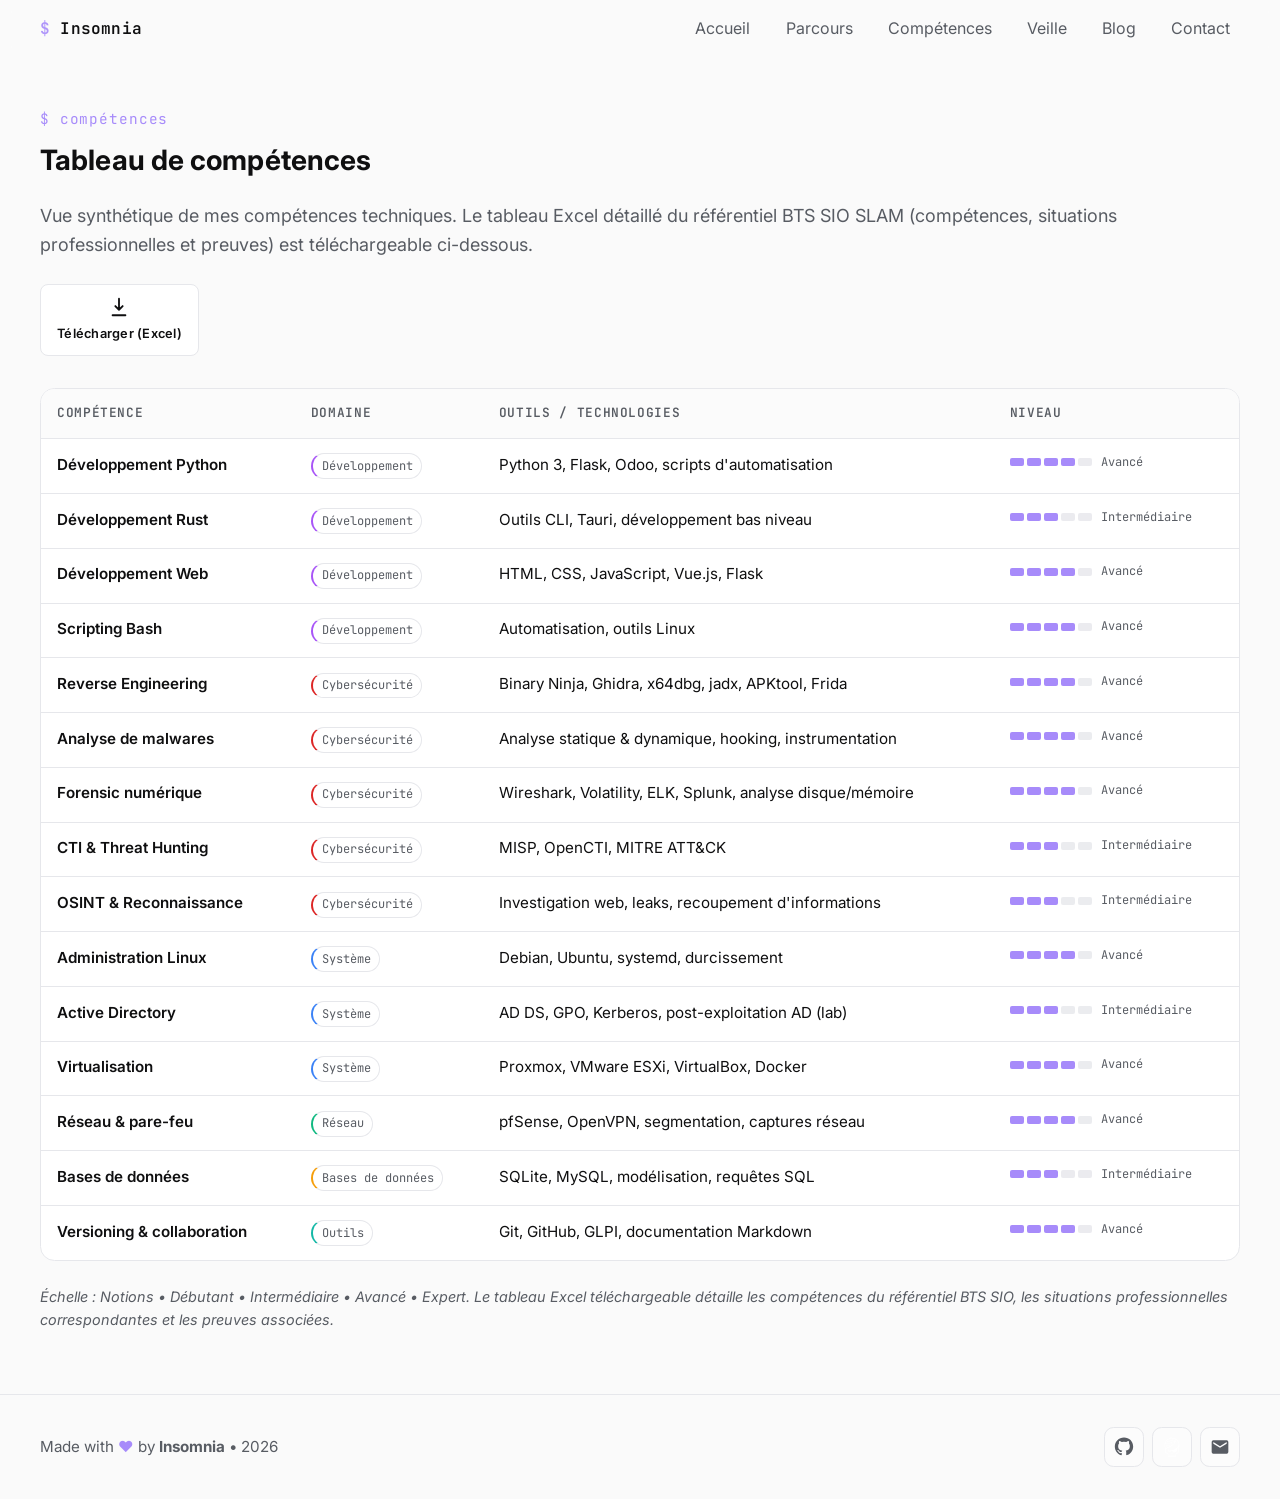
==== commit 8cff57cb: "feat(competences): bouton de téléchargement compact, suppression du PDF - Suppression du bouton 'Ver" ====
--- a/competences.html
+++ b/competences.html
@@ -34,17 +34,11 @@
       <p class="lead">Vue synthétique de mes compétences techniques. Le tableau Excel détaillé du référentiel BTS SIO SLAM (compétences, situations professionnelles et preuves) est téléchargeable ci-dessous.</p>
 
       <div class="competences-actions">
-        <a class="button" href="assets/files/tableau-competences.xlsx" download>
-          <svg class="icon" viewBox="0 0 24 24" aria-hidden="true">
+        <a class="download-btn" href="assets/files/tableau-competences.xlsx" download aria-label="Télécharger le tableau de compétences (Excel)">
+          <svg class="download-icon" viewBox="0 0 24 24" aria-hidden="true">
             <path d="M12 3v12m0 0l-4-4m4 4l4-4M5 21h14" stroke="currentColor" stroke-width="2" fill="none" stroke-linecap="round" stroke-linejoin="round"/>
           </svg>
-          Télécharger le tableau (Excel)
-        </a>
-        <a class="button-outline" href="assets/files/tableau-competences.pdf" download>
-          <svg class="icon" viewBox="0 0 24 24" aria-hidden="true">
-            <path d="M14 2H6a2 2 0 0 0-2 2v16a2 2 0 0 0 2 2h12a2 2 0 0 0 2-2V8l-6-6z" stroke="currentColor" stroke-width="2" fill="none" stroke-linejoin="round"/>
-          </svg>
-          Version PDF
+          <span>Télécharger (Excel)</span>
         </a>
       </div>
 
--- a/assets/css/style.css
+++ b/assets/css/style.css
@@ -1199,3 +1199,30 @@
 .tab-panel { display: none; }
 .tab-panel.active { display: block; animation: fadeIn .3s ease; }
 @keyframes fadeIn { from { opacity: 0; transform: translateY(6px); } to { opacity: 1; transform: none; } }
+
+/* Bouton de téléchargement compact (icône au-dessus du texte) */
+.download-btn {
+  display: inline-flex;
+  flex-direction: column;
+  align-items: center;
+  justify-content: center;
+  gap: .35rem;
+  padding: .7rem 1rem;
+  min-width: 130px;
+  background: var(--surface);
+  color: var(--text);
+  border: 1px solid var(--border);
+  border-radius: .5rem;
+  text-decoration: none;
+  font-size: .8rem;
+  font-weight: 600;
+  letter-spacing: .02em;
+  transition: border-color .2s ease, color .2s ease, background .2s ease, transform .15s ease;
+}
+.download-btn:hover {
+  border-color: var(--accent);
+  color: var(--accent);
+  background: var(--surface-hover);
+  transform: translateY(-1px);
+}
+.download-icon { width: 22px; height: 22px; }
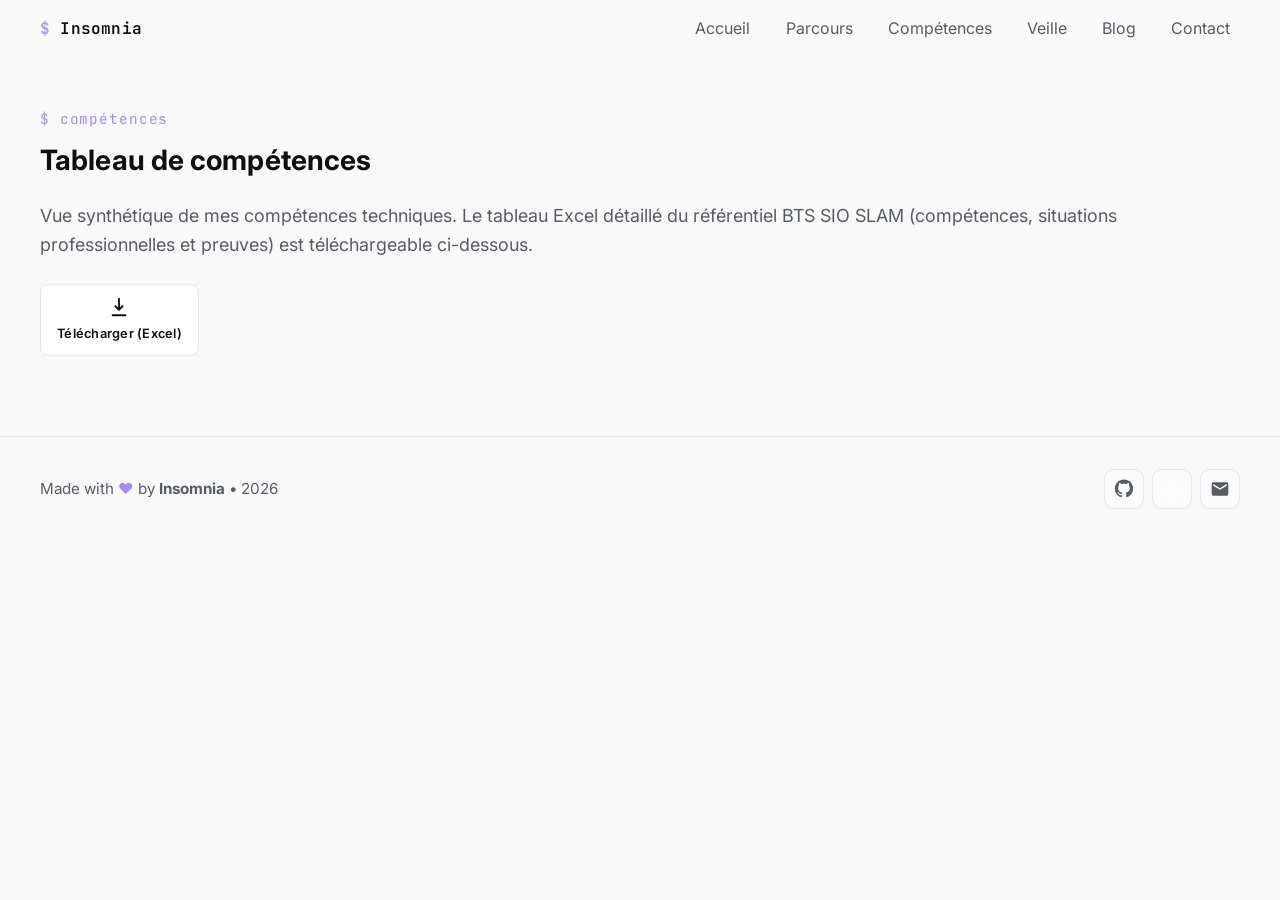
==== commit 00528a3f: "feat(competences): suppression du tableau de compétences statique Le contenu fait double emploi avec" ====
--- a/competences.html
+++ b/competences.html
@@ -42,133 +42,7 @@
         </a>
       </div>
 
-      <div class="skills-table-wrap reveal">
-        <table class="skills-table" aria-label="Tableau de compétences">
-          <thead>
-            <tr>
-              <th>Compétence</th>
-              <th>Domaine</th>
-              <th>Outils / technologies</th>
-              <th>Niveau</th>
-            </tr>
-          </thead>
-          <tbody>
-
-            <tr>
-              <td class="skill-name">Développement Python</td>
-              <td><span class="skill-cat dev">Développement</span></td>
-              <td>Python 3, Flask, Odoo, scripts d'automatisation</td>
-              <td><div class="level-bar"><span class="level-dots"><span class="level-dot filled"></span><span class="level-dot filled"></span><span class="level-dot filled"></span><span class="level-dot filled"></span><span class="level-dot"></span></span><span class="level-text">Avancé</span></div></td>
-            </tr>
-
-            <tr>
-              <td class="skill-name">Développement Rust</td>
-              <td><span class="skill-cat dev">Développement</span></td>
-              <td>Outils CLI, Tauri, développement bas niveau</td>
-              <td><div class="level-bar"><span class="level-dots"><span class="level-dot filled"></span><span class="level-dot filled"></span><span class="level-dot filled"></span><span class="level-dot"></span><span class="level-dot"></span></span><span class="level-text">Intermédiaire</span></div></td>
-            </tr>
-
-            <tr>
-              <td class="skill-name">Développement Web</td>
-              <td><span class="skill-cat dev">Développement</span></td>
-              <td>HTML, CSS, JavaScript, Vue.js, Flask</td>
-              <td><div class="level-bar"><span class="level-dots"><span class="level-dot filled"></span><span class="level-dot filled"></span><span class="level-dot filled"></span><span class="level-dot filled"></span><span class="level-dot"></span></span><span class="level-text">Avancé</span></div></td>
-            </tr>
-
-            <tr>
-              <td class="skill-name">Scripting Bash</td>
-              <td><span class="skill-cat dev">Développement</span></td>
-              <td>Automatisation, outils Linux</td>
-              <td><div class="level-bar"><span class="level-dots"><span class="level-dot filled"></span><span class="level-dot filled"></span><span class="level-dot filled"></span><span class="level-dot filled"></span><span class="level-dot"></span></span><span class="level-text">Avancé</span></div></td>
-            </tr>
-
-            <tr>
-              <td class="skill-name">Reverse Engineering</td>
-              <td><span class="skill-cat secu">Cybersécurité</span></td>
-              <td>Binary Ninja, Ghidra, x64dbg, jadx, APKtool, Frida</td>
-              <td><div class="level-bar"><span class="level-dots"><span class="level-dot filled"></span><span class="level-dot filled"></span><span class="level-dot filled"></span><span class="level-dot filled"></span><span class="level-dot"></span></span><span class="level-text">Avancé</span></div></td>
-            </tr>
-
-            <tr>
-              <td class="skill-name">Analyse de malwares</td>
-              <td><span class="skill-cat secu">Cybersécurité</span></td>
-              <td>Analyse statique &amp; dynamique, hooking, instrumentation</td>
-              <td><div class="level-bar"><span class="level-dots"><span class="level-dot filled"></span><span class="level-dot filled"></span><span class="level-dot filled"></span><span class="level-dot filled"></span><span class="level-dot"></span></span><span class="level-text">Avancé</span></div></td>
-            </tr>
-
-            <tr>
-              <td class="skill-name">Forensic numérique</td>
-              <td><span class="skill-cat secu">Cybersécurité</span></td>
-              <td>Wireshark, Volatility, ELK, Splunk, analyse disque/mémoire</td>
-              <td><div class="level-bar"><span class="level-dots"><span class="level-dot filled"></span><span class="level-dot filled"></span><span class="level-dot filled"></span><span class="level-dot filled"></span><span class="level-dot"></span></span><span class="level-text">Avancé</span></div></td>
-            </tr>
-
-            <tr>
-              <td class="skill-name">CTI &amp; Threat Hunting</td>
-              <td><span class="skill-cat secu">Cybersécurité</span></td>
-              <td>MISP, OpenCTI, MITRE ATT&amp;CK</td>
-              <td><div class="level-bar"><span class="level-dots"><span class="level-dot filled"></span><span class="level-dot filled"></span><span class="level-dot filled"></span><span class="level-dot"></span><span class="level-dot"></span></span><span class="level-text">Intermédiaire</span></div></td>
-            </tr>
-
-            <tr>
-              <td class="skill-name">OSINT &amp; Reconnaissance</td>
-              <td><span class="skill-cat secu">Cybersécurité</span></td>
-              <td>Investigation web, leaks, recoupement d'informations</td>
-              <td><div class="level-bar"><span class="level-dots"><span class="level-dot filled"></span><span class="level-dot filled"></span><span class="level-dot filled"></span><span class="level-dot"></span><span class="level-dot"></span></span><span class="level-text">Intermédiaire</span></div></td>
-            </tr>
-
-            <tr>
-              <td class="skill-name">Administration Linux</td>
-              <td><span class="skill-cat systeme">Système</span></td>
-              <td>Debian, Ubuntu, systemd, durcissement</td>
-              <td><div class="level-bar"><span class="level-dots"><span class="level-dot filled"></span><span class="level-dot filled"></span><span class="level-dot filled"></span><span class="level-dot filled"></span><span class="level-dot"></span></span><span class="level-text">Avancé</span></div></td>
-            </tr>
-
-            <tr>
-              <td class="skill-name">Active Directory</td>
-              <td><span class="skill-cat systeme">Système</span></td>
-              <td>AD DS, GPO, Kerberos, post-exploitation AD (lab)</td>
-              <td><div class="level-bar"><span class="level-dots"><span class="level-dot filled"></span><span class="level-dot filled"></span><span class="level-dot filled"></span><span class="level-dot"></span><span class="level-dot"></span></span><span class="level-text">Intermédiaire</span></div></td>
-            </tr>
-
-            <tr>
-              <td class="skill-name">Virtualisation</td>
-              <td><span class="skill-cat systeme">Système</span></td>
-              <td>Proxmox, VMware ESXi, VirtualBox, Docker</td>
-              <td><div class="level-bar"><span class="level-dots"><span class="level-dot filled"></span><span class="level-dot filled"></span><span class="level-dot filled"></span><span class="level-dot filled"></span><span class="level-dot"></span></span><span class="level-text">Avancé</span></div></td>
-            </tr>
-
-            <tr>
-              <td class="skill-name">Réseau &amp; pare-feu</td>
-              <td><span class="skill-cat reseau">Réseau</span></td>
-              <td>pfSense, OpenVPN, segmentation, captures réseau</td>
-              <td><div class="level-bar"><span class="level-dots"><span class="level-dot filled"></span><span class="level-dot filled"></span><span class="level-dot filled"></span><span class="level-dot filled"></span><span class="level-dot"></span></span><span class="level-text">Avancé</span></div></td>
-            </tr>
-
-            <tr>
-              <td class="skill-name">Bases de données</td>
-              <td><span class="skill-cat bdd">Bases de données</span></td>
-              <td>SQLite, MySQL, modélisation, requêtes SQL</td>
-              <td><div class="level-bar"><span class="level-dots"><span class="level-dot filled"></span><span class="level-dot filled"></span><span class="level-dot filled"></span><span class="level-dot"></span><span class="level-dot"></span></span><span class="level-text">Intermédiaire</span></div></td>
-            </tr>
-
-            <tr>
-              <td class="skill-name">Versioning &amp; collaboration</td>
-              <td><span class="skill-cat outil">Outils</span></td>
-              <td>Git, GitHub, GLPI, documentation Markdown</td>
-              <td><div class="level-bar"><span class="level-dots"><span class="level-dot filled"></span><span class="level-dot filled"></span><span class="level-dot filled"></span><span class="level-dot filled"></span><span class="level-dot"></span></span><span class="level-text">Avancé</span></div></td>
-            </tr>
-
-          </tbody>
-        </table>
-      </div>
-
-      <p style="margin-top:1.5rem; color:var(--muted); font-size:.9rem;">
-        <em>Échelle : Notions • Débutant • Intermédiaire • Avancé • Expert.
-        Le tableau Excel téléchargeable détaille les compétences du référentiel BTS SIO,
-        les situations professionnelles correspondantes et les preuves associées.</em>
-      </p>
-    </div>
+          </div>
   </main>
 
   <footer class="site-footer">
